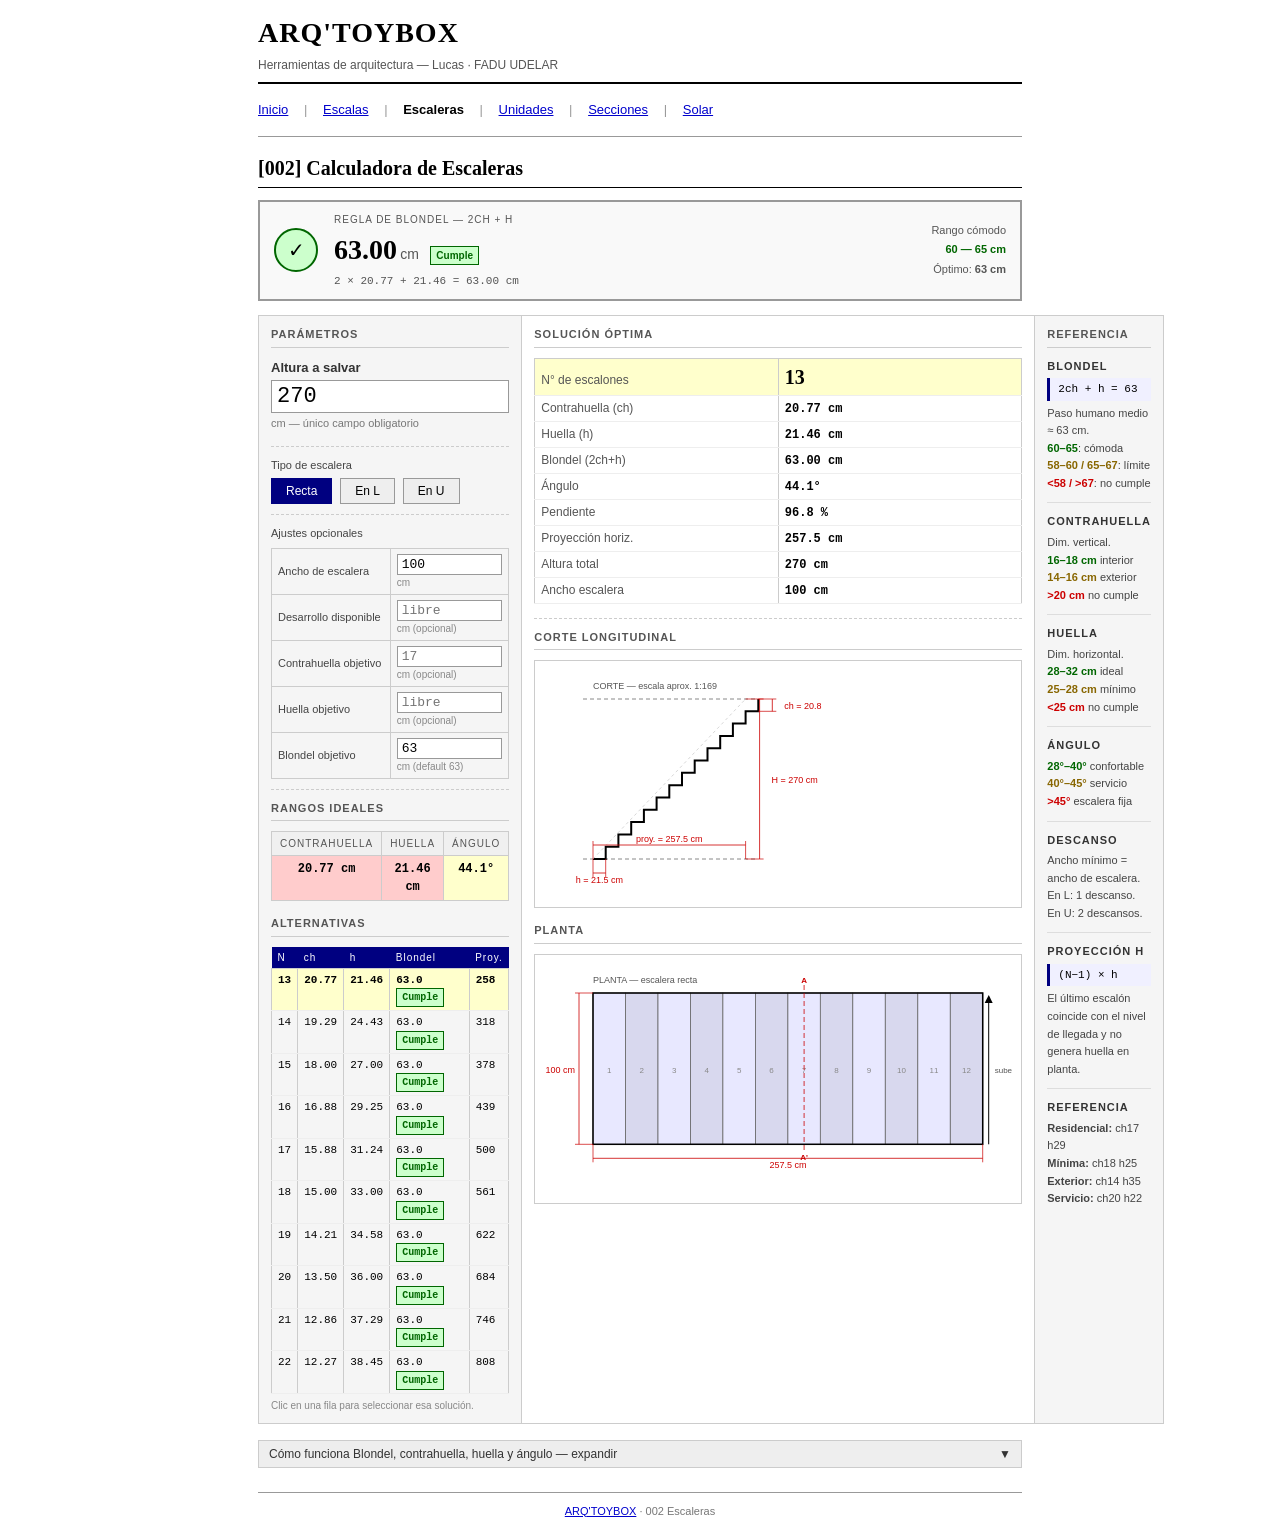
==== escaleras.html @ a6ac2ee1 "Add files via upload" ====
<!DOCTYPE html>
<html lang="es">
<head>
  <meta charset="UTF-8"/>
  <meta name="viewport" content="width=780"/>
  <title>Escaleras — ARQ'TOYBOX</title>
  <link rel="stylesheet" href="style.css"/>
  <link rel="icon" type="image/svg+xml" href="data:image/svg+xml,<svg xmlns='http://www.w3.org/2000/svg' viewBox='0 0 32 32'><rect width='32' height='32' fill='%23ffffff'/><polyline points='6,26 6,6 26,6' stroke='%23000080' stroke-width='3.5' fill='none' stroke-linecap='square'/><line x1='6' y1='26' x2='26' y2='6' stroke='%23cc0000' stroke-width='1.5' stroke-dasharray='3,2'/></svg>"/>
  <style>
    /* ── BLONDEL PANEL ── */
    .blondel-panel {
      border: 2px solid #999999;
      padding: 10px 14px;
      margin-bottom: 14px;
      background: #f9f9f9;
      display: flex;
      align-items: center;
      gap: 16px;
    }
    .blondel-semaforo {
      width: 44px; height: 44px;
      border-radius: 50%;
      border: 2px solid #999999;
      flex-shrink: 0;
      display: flex; align-items: center; justify-content: center;
      font-size: 20px;
    }
    .sem-ok   { background: #ccffcc; border-color: #006600; }
    .sem-lim  { background: #ffffcc; border-color: #886600; }
    .sem-bad  { background: #ffcccc; border-color: #cc0000; }
    .blondel-info { flex: 1; font-size: 12px; }
    .blondel-val  {
      font-family: "Times New Roman", Times, serif;
      font-size: 28px; font-weight: bold; color: #000000;
    }
    .blondel-formula {
      font-family: "Courier New", Courier, monospace;
      font-size: 11px; color: #555555; margin-top: 2px;
    }
    .blondel-rango {
      font-size: 11px; color: #555555; margin-top: 2px;
    }

    /* ── RANGOS IDEALES ── */
    .rangos-bar {
      margin-bottom: 14px;
    }
    .rangos-bar table {
      width: 100%; border-collapse: collapse; font-size: 12px;
    }
    .rangos-bar td {
      padding: 4px 8px; border: 1px solid #cccccc;
      text-align: center;
    }
    .rangos-bar .lbl { background: #f0f0f0; font-size: 10px;
      text-transform: uppercase; letter-spacing: 1px; color: #555555; }
    .rangos-bar .val { font-family: "Courier New", Courier, monospace;
      font-weight: bold; }
    .val-ok  { background: #ccffcc; }
    .val-lim { background: #ffffcc; }
    .val-bad { background: #ffcccc; }

    /* ── TIPO ESCALERA ── */
    .tipo-btn {
      background: #eeeeee; border: 1px solid #999999;
      font-size: 12px; padding: 5px 14px; cursor: pointer;
      margin-right: 4px; font-family: Arial, sans-serif;
    }
    .tipo-btn.active { background: #000080; color: #ffffff; border-color: #000080; }

    /* ── TABLA ALTERNATIVAS ── */
    .alt-table { width: 100%; border-collapse: collapse; font-size: 11px; margin-top: 8px; }
    .alt-table th { background: #000080; color: #ffffff;
      padding: 3px 6px; text-align: left; font-weight: normal;
      font-size: 10px; letter-spacing: 1px; }
    .alt-table td { padding: 3px 6px; border-bottom: 1px solid #eeeeee;
      font-family: "Courier New", Courier, monospace; }
    .alt-table tr.sel td { background: #ffffcc; font-weight: bold; }
    .alt-table tr:hover td { background: #f0f0ff; cursor: pointer; }
    .alt-table tr.sel:hover td { background: #ffffaa; }

    /* ── DIAGRAMA CONTAINER ── */
    .diag-wrap {
      border: 1px solid #cccccc;
      background: #ffffff;
      padding: 8px;
      overflow-x: auto;
    }
    .diag-wrap svg { display: block; }

    /* ── INPUT COMPACTO en tabla ── */
    .param-table { width: 100%; border-collapse: collapse; margin-bottom: 10px; }
    .param-table td { padding: 4px 6px; vertical-align: middle; }
    .param-table td:first-child {
      font-size: 11px; color: #444444; white-space: nowrap; width: 50%;
    }
    .param-table input, .param-table select {
      width: 100%; font-family: "Courier New", Courier, monospace;
      font-size: 13px; border: 1px solid #999999;
      padding: 2px 4px; background: #ffffff;
    }
    .param-table .note { font-size: 10px; color: #888888; }
  </style>
</head>
<body>
<div class="page">

  <!-- HEADER -->
  <div class="site-header">
    <a href="index.html" class="site-title">ARQ'TOYBOX</a>
    <div class="site-subtitle">Herramientas de arquitectura &mdash; Lucas &middot; FADU UDELAR</div>
  </div>

  <!-- NAV -->
  <div class="site-nav">
    <a href="index.html">Inicio</a> <span>|</span>
    <a href="escalas.html">Escalas</a> <span>|</span>
    <a href="escaleras.html" class="current">Escaleras</a> <span>|</span>
    <a href="unidades.html">Unidades</a> <span>|</span>
    <a href="secciones.html">Secciones</a> <span>|</span>
    <a href="solar.html">Solar</a>
  </div>

  <hr/>
  <div class="tool-title">[002] Calculadora de Escaleras</div>

  <!-- BLONDEL SIEMPRE VISIBLE -->
  <div class="blondel-panel" id="blondel-panel">
    <div class="blondel-semaforo sem-bad" id="blondel-sem">?</div>
    <div class="blondel-info">
      <div style="font-size:10px;text-transform:uppercase;letter-spacing:1px;color:#555555;margin-bottom:2px;">Regla de Blondel &mdash; 2ch + h</div>
      <span class="blondel-val" id="blondel-val">&mdash;</span>
      <span style="font-size:14px;color:#555555;"> cm</span>
      <span id="blondel-badge" style="margin-left:8px;"></span>
      <div class="blondel-formula" id="blondel-formula">Ingresá la altura a salvar para calcular</div>
    </div>
    <div style="font-size:11px;color:#555555;text-align:right;line-height:1.8;">
      Rango cómodo<br/>
      <b style="color:#006600;">60 &mdash; 65 cm</b><br/>
      Óptimo: <b>63 cm</b>
    </div>
  </div>

  <!-- CUERPO -->
  <table class="tool-table">
    <tr>

      <!-- COLUMNA IZQUIERDA: PARÁMETROS -->
      <td class="col-params" style="width:220px;">
        <div class="col-heading">Parámetros</div>

        <!-- Input principal -->
        <div class="field" style="margin-bottom:14px;">
          <label style="font-weight:bold; font-size:13px;">Altura a salvar</label>
          <div class="input-big">
            <input type="number" id="p-H" min="1" step="1" placeholder="270"
              oninput="onInput()" style="font-size:22px;"/>
          </div>
          <div class="note">cm &mdash; único campo obligatorio</div>
        </div>

        <hr class="sep"/>

        <!-- Tipo de escalera -->
        <div style="margin-bottom:10px;">
          <div style="font-size:11px;color:#444444;margin-bottom:5px;">Tipo de escalera</div>
          <button class="tipo-btn active" onclick="setTipo('recta',this)">Recta</button>
          <button class="tipo-btn" onclick="setTipo('L',this)">En L</button>
          <button class="tipo-btn" onclick="setTipo('U',this)">En U</button>
        </div>

        <hr class="sep"/>

        <!-- Parámetros adicionales -->
        <div style="font-size:11px;color:#444444;margin-bottom:6px;">Ajustes opcionales</div>
        <table class="param-table">
          <tr>
            <td>Ancho de escalera</td>
            <td><input type="number" id="p-ancho" value="100" min="60" step="5" oninput="onInput()"/><div class="note">cm</div></td>
          </tr>
          <tr>
            <td>Desarrollo disponible</td>
            <td><input type="number" id="p-D" placeholder="libre" min="1" step="1" oninput="onInput()"/><div class="note">cm (opcional)</div></td>
          </tr>
          <tr>
            <td>Contrahuella objetivo</td>
            <td><input type="number" id="p-ch" placeholder="17" min="12" max="22" step="0.5" oninput="onInput()"/><div class="note">cm (opcional)</div></td>
          </tr>
          <tr>
            <td>Huella objetivo</td>
            <td><input type="number" id="p-h" placeholder="libre" min="20" max="40" step="0.5" oninput="onInput()"/><div class="note">cm (opcional)</div></td>
          </tr>
          <tr>
            <td>Blondel objetivo</td>
            <td><input type="number" id="p-B" value="63" min="55" max="70" step="0.5" oninput="onInput()"/><div class="note">cm (default 63)</div></td>
          </tr>
        </table>

        <hr class="sep"/>

        <!-- Rangos de referencia -->
        <div class="col-heading">Rangos ideales</div>
        <div class="rangos-bar">
          <table>
            <tr>
              <td class="lbl">Contrahuella</td>
              <td class="lbl">Huella</td>
              <td class="lbl">Ángulo</td>
            </tr>
            <tr>
              <td class="val" id="ref-ch">&mdash;</td>
              <td class="val" id="ref-h">&mdash;</td>
              <td class="val" id="ref-ang">&mdash;</td>
            </tr>
          </table>
        </div>

        <!-- Tabla de alternativas -->
        <div class="col-heading">Alternativas</div>
        <div id="alt-wrap">
          <div style="font-size:11px;color:#aaaaaa;">Calculando...</div>
        </div>
      </td>

      <!-- COLUMNA CENTRAL: RESULTADO + DIAGRAMAS -->
      <td class="col-result">
        <div class="col-heading">Solución óptima</div>

        <!-- Resumen numérico -->
        <div id="resumen" style="margin-bottom:14px;">
          <div style="font-size:12px;color:#aaaaaa;">Ingresá la altura a salvar.</div>
        </div>

        <hr class="sep"/>

        <!-- CORTE -->
        <div class="col-heading">Corte longitudinal</div>
        <div class="diag-wrap" id="wrap-corte">
          <svg id="svg-corte" viewBox="0 0 500 220" width="500" height="220"
            xmlns="http://www.w3.org/2000/svg" fill="none">
            <text x="10" y="20" fill="#aaaaaa" font-family="Arial" font-size="12">
              Ingresá la altura para ver el corte.
            </text>
          </svg>
        </div>

        <div style="height:14px;"></div>

        <!-- PLANTA -->
        <div class="col-heading">Planta</div>
        <div class="diag-wrap" id="wrap-planta">
          <svg id="svg-planta" viewBox="0 0 500 200" width="500" height="200"
            xmlns="http://www.w3.org/2000/svg" fill="none">
            <text x="10" y="20" fill="#aaaaaa" font-family="Arial" font-size="12">
              Ingresá la altura para ver la planta.
            </text>
          </svg>
        </div>
      </td>

      <!-- COLUMNA DERECHA: REFERENCIA -->
      <td class="col-info">
        <div class="col-heading">Referencia</div>

        <div class="info-section">
          <div class="info-title">Blondel</div>
          <span class="formula">2ch + h = 63</span>
          <div class="info-text">
            Paso humano medio &#8776; 63&nbsp;cm.<br/>
            <b style="color:#006600;">60&ndash;65</b>: cómoda<br/>
            <b style="color:#886600;">58&ndash;60 / 65&ndash;67</b>: límite<br/>
            <b style="color:#cc0000;">&lt;58 / &gt;67</b>: no cumple
          </div>
        </div>

        <div class="info-section">
          <div class="info-title">Contrahuella</div>
          <div class="info-text">
            Dim. vertical.<br/>
            <b style="color:#006600;">16&ndash;18 cm</b> interior<br/>
            <b style="color:#886600;">14&ndash;16 cm</b> exterior<br/>
            <b style="color:#cc0000;">&gt;20 cm</b> no cumple
          </div>
        </div>

        <div class="info-section">
          <div class="info-title">Huella</div>
          <div class="info-text">
            Dim. horizontal.<br/>
            <b style="color:#006600;">28&ndash;32 cm</b> ideal<br/>
            <b style="color:#886600;">25&ndash;28 cm</b> mínimo<br/>
            <b style="color:#cc0000;">&lt;25 cm</b> no cumple
          </div>
        </div>

        <div class="info-section">
          <div class="info-title">Ángulo</div>
          <div class="info-text">
            <b style="color:#006600;">28°&ndash;40°</b> confortable<br/>
            <b style="color:#886600;">40°&ndash;45°</b> servicio<br/>
            <b style="color:#cc0000;">&gt;45°</b> escalera fija
          </div>
        </div>

        <div class="info-section">
          <div class="info-title">Descanso</div>
          <div class="info-text">
            Ancho mínimo = ancho de escalera.<br/>
            En L: 1 descanso.<br/>
            En U: 2 descansos.
          </div>
        </div>

        <div class="info-section">
          <div class="info-title">Proyección H</div>
          <span class="formula">(N&minus;1) &times; h</span>
          <div class="info-text">
            El último escalón coincide con el nivel de llegada y no genera huella en planta.
          </div>
        </div>

        <div class="info-section">
          <div class="info-title">Referencia</div>
          <div class="info-text">
            <b>Residencial:</b> ch17 h29<br/>
            <b>Mínima:</b> ch18 h25<br/>
            <b>Exterior:</b> ch14 h35<br/>
            <b>Servicio:</b> ch20 h22
          </div>
        </div>
      </td>

    </tr>
  </table>

  <!-- ACORDEÓN DIDÁCTICO -->
  <div class="didactic">
    <button class="didactic-btn" onclick="toggleDidactic(this)">
      <span>Cómo funciona Blondel, contrahuella, huella y ángulo &mdash; expandir</span>
      <span>&#9660;</span>
    </button>
    <div class="didactic-body" id="didactic-body">
      <div>
        <div class="didactic-sub">La regla de Blondel</div>
        <p>François Blondel (s. XVII) observó que el paso humano promedio al caminar en plano es ~63&nbsp;cm. En una escalera, cada paso sube una contrahuella y avanza una huella, pero también "recarga" la energía del sube. La fórmula <b>2ch&nbsp;+&nbsp;h&nbsp;=&nbsp;63</b> equilibra el esfuerzo horizontal y vertical. Un valor menor a 60 significa escalera muy tendida (huella grande, poco sube); mayor a 65 significa muy empinada.</p>
        <div class="didactic-sub">Contrahuella (ch)</div>
        <p>Es la dimensión vertical de cada escalón — cuánto sube el pie. El rango cómodo interior es <b>16 a 18&nbsp;cm</b>. Por encima de 20&nbsp;cm la rodilla tiene que subir demasiado y resulta fatigosa. Por debajo de 14&nbsp;cm se vuelve monótona y hay riesgo de tropiezo.</p>
        <div class="didactic-sub">Huella (h)</div>
        <p>Es la dimensión horizontal donde apoya el pie. Debe ser suficiente para que el pie descanse completo. El mínimo reglamentario suele ser 25&nbsp;cm; el rango cómodo es <b>28 a 32&nbsp;cm</b>. Una huella muy grande combinada con contrahuella pequeña produce la escalera "plana" que cansa por la cantidad de pasos.</p>
      </div>
      <div>
        <div class="didactic-sub">Ángulo de la escalera</div>
        <p>Es el arco tangente de ch/h. Entre <b>28° y 40°</b> la escalera resulta confortable. Por encima de 45° ya se considera escalera de servicio o fija (como las de altillo). El ángulo ideal suele caer cerca de 35° en escaleras residenciales bien diseñadas.</p>
        <div class="didactic-sub">Proyección horizontal</div>
        <p>La escalera ocupa en planta <b>(N&minus;1)&nbsp;&times;&nbsp;h</b> centímetros. Se resta un escalón porque el último peldaño llega al nivel del piso de destino y no genera huella adicional en planta. Este valor es clave para saber si la escalera entra en el espacio disponible.</p>
        <div class="didactic-sub">Escaleras en L y en U</div>
        <p>Cuando el desarrollo disponible no alcanza para una escalera recta, o cuando la arquitectura lo requiere, se divide en tramos con descansos intermedios. El descanso debe tener como mínimo el mismo ancho que la escalera. En <b>L</b>: un descanso, dos tramos que giran 90°. En <b>U</b>: dos descansos, tres tramos que giran 180°.</p>
      </div>
    </div>
  </div>

  <div class="site-footer">
    <a href="index.html">ARQ'TOYBOX</a> &middot; 002 Escaleras
  </div>

</div><!-- .page -->

<script>
// ═══════════════════════════════════════════
//  ESTADO GLOBAL
// ═══════════════════════════════════════════
let tipo = 'recta';
let selectedN = null; // N seleccionado por el usuario en la tabla de alternativas

// ═══════════════════════════════════════════
//  TIPO DE ESCALERA
// ═══════════════════════════════════════════
function setTipo(t, btn) {
  tipo = t;
  document.querySelectorAll('.tipo-btn').forEach(b => b.classList.remove('active'));
  btn.classList.add('active');
  onInput();
}

// ═══════════════════════════════════════════
//  ACORDEÓN
// ═══════════════════════════════════════════
function toggleDidactic(btn) {
  const body = document.getElementById('didactic-body');
  const open = body.classList.toggle('open');
  btn.querySelectorAll('span')[0].textContent =
    'Cómo funciona Blondel, contrahuella, huella y ángulo — ' + (open ? 'cerrar' : 'expandir');
  btn.querySelectorAll('span')[1].innerHTML = open ? '&#9650;' : '&#9660;';
}

// ═══════════════════════════════════════════
//  INPUTS
// ═══════════════════════════════════════════
function g(id) { return parseFloat(document.getElementById(id).value) || 0; }
function gRaw(id) { return document.getElementById(id).value; }

function onInput() {
  selectedN = null; // reset selección manual al cambiar parámetros
  recalc();
}

// ═══════════════════════════════════════════
//  LÓGICA DE CÁLCULO
// ═══════════════════════════════════════════
function blondelStatus(b) {
  if (b >= 60 && b <= 65) return { cls: 'sem-ok',  txt: '✓', badge: 'ok',  label: 'Cumple' };
  if (b >= 58 && b <= 67) return { cls: 'sem-lim', txt: '~', badge: 'lim', label: 'Límite' };
  return                         { cls: 'sem-bad', txt: '✗', badge: 'bad', label: 'No cumple' };
}

function chStatus(ch) {
  if (ch >= 16 && ch <= 18) return 'val-ok';
  if (ch >= 14 && ch <= 20) return 'val-lim';
  return 'val-bad';
}

function hStatus(h) {
  if (h >= 28 && h <= 32) return 'val-ok';
  if (h >= 25 && h <= 35) return 'val-lim';
  return 'val-bad';
}

function angStatus(ang) {
  if (ang >= 28 && ang <= 40) return 'val-ok';
  if (ang >= 20 && ang <= 45) return 'val-lim';
  return 'val-bad';
}

function calcSolucion(H, D, chTarget, hTarget, Btgt) {
  // Genera todas las soluciones posibles y las ordena por calidad
  const soluciones = [];

  for (let N = 3; N <= 40; N++) {
    const ch = H / N;
    if (ch < 12 || ch > 22) continue;

    let h;
    if (hTarget > 0) {
      h = hTarget;
    } else if (D > 0) {
      h = D / (N - 1);
    } else {
      h = Btgt - 2 * ch;
    }

    if (h < 18 || h > 45) continue;

    const B    = 2 * ch + h;
    const proy = h * (N - 1);
    const ang  = Math.atan(ch / h) * 180 / Math.PI;

    // Penalización: distancia de Blondel al target + distancia de ch al target
    const penB  = Math.abs(B - Btgt);
    const penCh = chTarget > 0 ? Math.abs(ch - chTarget) * 2 : 0;
    const score = penB + penCh;

    soluciones.push({ N, ch, h, B, proy, ang, score });
  }

  soluciones.sort((a, b) => a.score - b.score);
  return soluciones;
}

// ═══════════════════════════════════════════
//  RECALC PRINCIPAL
// ═══════════════════════════════════════════
function recalc() {
  const H     = g('p-H');
  const ancho = g('p-ancho') || 100;
  const D     = g('p-D');
  const chT   = g('p-ch');
  const hT    = g('p-h');
  const Btgt  = g('p-B') || 63;

  if (!H) {
    resetUI();
    return;
  }

  const soluciones = calcSolucion(H, D, chT, hT, Btgt);

  if (!soluciones.length) {
    document.getElementById('resumen').innerHTML =
      '<div style="color:#cc0000;font-size:12px;">Sin solución válida con estos parámetros.</div>';
    return;
  }

  // Selección: manual o mejor automática
  let sol;
  if (selectedN !== null) {
    sol = soluciones.find(s => s.N === selectedN) || soluciones[0];
  } else {
    sol = soluciones[0];
    selectedN = sol.N;
  }

  // Actualizar Blondel panel
  updateBlondel(sol);

  // Actualizar rangos
  updateRangos(sol);

  // Actualizar resumen
  updateResumen(sol, H, ancho);

  // Actualizar tabla alternativas
  updateAltTable(soluciones, sol.N);

  // Dibujar
  drawCorte(sol, H, ancho);
  drawPlanta(sol, H, ancho, tipo);
}

// ═══════════════════════════════════════════
//  UI: BLONDEL PANEL
// ═══════════════════════════════════════════
function updateBlondel(sol) {
  const st = blondelStatus(sol.B);
  const sem = document.getElementById('blondel-sem');
  sem.className = 'blondel-semaforo ' + st.cls;
  sem.textContent = st.txt;
  document.getElementById('blondel-val').textContent = sol.B.toFixed(2);
  document.getElementById('blondel-formula').textContent =
    `2 × ${sol.ch.toFixed(2)} + ${sol.h.toFixed(2)} = ${sol.B.toFixed(2)} cm`;
  document.getElementById('blondel-badge').innerHTML =
    `<span class="badge badge-${st.badge}">${st.label}</span>`;
}

// ═══════════════════════════════════════════
//  UI: RANGOS IDEALES
// ═══════════════════════════════════════════
function updateRangos(sol) {
  const chEl  = document.getElementById('ref-ch');
  const hEl   = document.getElementById('ref-h');
  const angEl = document.getElementById('ref-ang');

  chEl.textContent  = sol.ch.toFixed(2) + ' cm';
  hEl.textContent   = sol.h.toFixed(2) + ' cm';
  angEl.textContent = sol.ang.toFixed(1) + '°';

  chEl.className  = 'val ' + chStatus(sol.ch);
  hEl.className   = 'val ' + hStatus(sol.h);
  angEl.className = 'val ' + angStatus(sol.ang);
}

// ═══════════════════════════════════════════
//  UI: RESUMEN NUMÉRICO
// ═══════════════════════════════════════════
function updateResumen(sol, H, ancho) {
  document.getElementById('resumen').innerHTML = `
    <table class="result-table">
      <tr class="highlight">
        <td>N° de escalones</td>
        <td style="font-size:20px; font-family:'Times New Roman',serif;">${sol.N}</td>
      </tr>
      <tr><td>Contrahuella (ch)</td><td>${sol.ch.toFixed(2)} cm</td></tr>
      <tr><td>Huella (h)</td>       <td>${sol.h.toFixed(2)} cm</td></tr>
      <tr><td>Blondel (2ch+h)</td>  <td>${sol.B.toFixed(2)} cm</td></tr>
      <tr><td>Ángulo</td>           <td>${sol.ang.toFixed(1)}°</td></tr>
      <tr><td>Pendiente</td>        <td>${(sol.ch/sol.h*100).toFixed(1)} %</td></tr>
      <tr><td>Proyección horiz.</td><td>${sol.proy.toFixed(1)} cm</td></tr>
      <tr><td>Altura total</td>     <td>${H} cm</td></tr>
      <tr><td>Ancho escalera</td>   <td>${ancho} cm</td></tr>
    </table>`;
}

// ═══════════════════════════════════════════
//  UI: TABLA ALTERNATIVAS
// ═══════════════════════════════════════════
function updateAltTable(soluciones, selN) {
  const rows = soluciones.slice(0, 10).map(s => {
    const st  = blondelStatus(s.B);
    const sel = s.N === selN ? ' class="sel"' : '';
    return `<tr${sel} onclick="selectN(${s.N})">
      <td>${s.N}</td>
      <td>${s.ch.toFixed(2)}</td>
      <td>${s.h.toFixed(2)}</td>
      <td>${s.B.toFixed(1)} <span class="badge badge-${st.badge}">${st.label}</span></td>
      <td>${s.proy.toFixed(0)}</td>
    </tr>`;
  }).join('');

  document.getElementById('alt-wrap').innerHTML = `
    <table class="alt-table">
      <thead><tr>
        <th>N</th><th>ch</th><th>h</th><th>Blondel</th><th>Proy.</th>
      </tr></thead>
      <tbody>${rows}</tbody>
    </table>
    <div style="font-size:10px;color:#888888;margin-top:4px;">Clic en una fila para seleccionar esa solución.</div>`;
}

function selectN(n) {
  selectedN = n;
  recalc();
}

// ═══════════════════════════════════════════
//  RESET UI
// ═══════════════════════════════════════════
function resetUI() {
  const sem = document.getElementById('blondel-sem');
  sem.className = 'blondel-semaforo sem-bad';
  sem.textContent = '?';
  document.getElementById('blondel-val').textContent = '—';
  document.getElementById('blondel-formula').textContent = 'Ingresá la altura a salvar para calcular';
  document.getElementById('blondel-badge').innerHTML = '';
  document.getElementById('ref-ch').textContent  = '—';
  document.getElementById('ref-h').textContent   = '—';
  document.getElementById('ref-ang').textContent = '—';
  document.getElementById('resumen').innerHTML =
    '<div style="font-size:12px;color:#aaaaaa;">Ingresá la altura a salvar.</div>';
  document.getElementById('alt-wrap').innerHTML =
    '<div style="font-size:11px;color:#aaaaaa;">Calculando...</div>';
}

// ═══════════════════════════════════════════
//  SVG HELPERS
// ═══════════════════════════════════════════
function svgLine(x1,y1,x2,y2,stroke,sw,dash){
  const d = dash ? ` stroke-dasharray="${dash}"` : '';
  return `<line x1="${x1.toFixed(1)}" y1="${y1.toFixed(1)}" x2="${x2.toFixed(1)}" y2="${y2.toFixed(1)}" stroke="${stroke}" stroke-width="${sw}"${d}/>`;
}
function svgRect(x,y,w,h,fill,stroke,sw,dash){
  const d = dash ? ` stroke-dasharray="${dash}"` : '';
  return `<rect x="${x.toFixed(1)}" y="${y.toFixed(1)}" width="${w.toFixed(1)}" height="${h.toFixed(1)}" fill="${fill}" stroke="${stroke}" stroke-width="${sw}"${d}/>`;
}
function svgText(x,y,txt,anchor,size,color,bold){
  const fw = bold ? 'bold' : 'normal';
  return `<text x="${x.toFixed(1)}" y="${y.toFixed(1)}" fill="${color}" font-family="Arial" font-size="${size}" text-anchor="${anchor}" font-weight="${fw}">${txt}</text>`;
}
function svgCota(x1,y1,x2,y2,label,lado){
  // Cota entre dos puntos con línea y texto
  // lado: 'top', 'bottom', 'left', 'right'
  let svg = '';
  const tick = 4;
  if (lado === 'bottom') {
    const cy = Math.max(y1,y2) + 14;
    svg += svgLine(x1,y1,x1,cy+tick,'#cc0000',0.7);
    svg += svgLine(x2,y1,x2,cy+tick,'#cc0000',0.7);
    svg += svgLine(x1,cy,x2,cy,'#cc0000',0.8);
    svg += svgText((x1+x2)/2, cy+10, label, 'middle', 9, '#cc0000', false);
  } else if (lado === 'top') {
    const cy = Math.min(y1,y2) - 14;
    svg += svgLine(x1,y1,x1,cy-tick,'#cc0000',0.7);
    svg += svgLine(x2,y2,x2,cy-tick,'#cc0000',0.7);
    svg += svgLine(x1,cy,x2,cy,'#cc0000',0.8);
    svg += svgText((x1+x2)/2, cy-3, label, 'middle', 9, '#cc0000', false);
  } else if (lado === 'right') {
    const cx = Math.max(x1,x2) + 14;
    svg += svgLine(x1,y1,cx+tick,y1,'#cc0000',0.7);
    svg += svgLine(x2,y2,cx+tick,y2,'#cc0000',0.7);
    svg += svgLine(cx,y1,cx,y2,'#cc0000',0.8);
    svg += svgText(cx+12, (y1+y2)/2+4, label, 'start', 9, '#cc0000', false);
  } else if (lado === 'left') {
    const cx = Math.min(x1,x2) - 14;
    svg += svgLine(x1,y1,cx-tick,y1,'#cc0000',0.7);
    svg += svgLine(x2,y2,cx-tick,y2,'#cc0000',0.7);
    svg += svgLine(cx,y1,cx,y2,'#cc0000',0.8);
    svg += svgText(cx-4, (y1+y2)/2+4, label, 'end', 9, '#cc0000', false);
  }
  return svg;
}

// ═══════════════════════════════════════════
//  DRAW: CORTE LONGITUDINAL
// ═══════════════════════════════════════════
function drawCorte(sol, H, ancho) {
  const { N, ch, h, proy } = sol;

  // Escala visual: que la escalera quepa en ~420px de ancho y ~160px de alto
  const maxW = 400, maxH = 160;
  const sc   = Math.min(maxW / (proy + h*2), maxH / H, 1.8);

  const PAD_L = 50, PAD_T = 30, PAD_B = 40, PAD_R = 60;
  const svgW  = Math.ceil(proy * sc + PAD_L + PAD_R + 20);
  const svgH  = Math.ceil(H * sc + PAD_T + PAD_B);

  const baseY = PAD_T + H * sc; // Y del piso de partida
  const startX = PAD_L;

  let svg = `<svg id="svg-corte" viewBox="0 0 ${svgW} ${svgH}"
    width="${svgW}" height="${svgH}"
    xmlns="http://www.w3.org/2000/svg" fill="none">`;

  svg += `<rect width="${svgW}" height="${svgH}" fill="#ffffff"/>`;

  // Título
  svg += svgText(startX, PAD_T - 10, 'CORTE — escala aprox. 1:' + Math.round(100/sc), 'start', 9, '#555555', false);

  // Piso de partida (línea base)
  svg += svgLine(startX - 10, baseY, startX + proy*sc + 10, baseY, '#888888', 1, '4,3');

  // Piso de llegada
  svg += svgLine(startX - 10, PAD_T, startX + proy*sc + 10, PAD_T, '#888888', 1, '4,3');

  // ESCALÓN A ESCALÓN
  let path = `M ${startX} ${baseY}`;
  for (let i = 0; i < N; i++) {
    const x0 = startX + i * h * sc;
    const y0 = baseY - i * ch * sc;
    path += ` L ${(x0 + h*sc).toFixed(1)} ${y0.toFixed(1)}`;    // huella
    path += ` L ${(x0 + h*sc).toFixed(1)} ${(y0 - ch*sc).toFixed(1)}`; // contrahuella
  }

  svg += `<path d="${path}" stroke="#000000" stroke-width="2" stroke-linejoin="miter"/>`;

  // Diagonal de referencia (línea de pendiente)
  svg += svgLine(startX, baseY, startX + proy*sc, PAD_T, '#cccccc', 0.8, '3,3');

  // COTAS
  // Cota altura total (derecha)
  svg += svgCota(startX + proy*sc, baseY, startX + proy*sc, PAD_T,
    `H = ${H} cm`, 'right');

  // Cota huella (primer escalón, abajo)
  svg += svgCota(startX, baseY, startX + h*sc, baseY,
    `h = ${h.toFixed(1)} cm`, 'bottom');

  // Cota contrahuella (último escalón, derecha con línea pequeña)
  const lastX = startX + (N-1)*h*sc;
  const lastY = baseY - (N-1)*ch*sc;
  svg += svgCota(lastX + h*sc, lastY, lastX + h*sc, lastY - ch*sc,
    `ch = ${ch.toFixed(1)}`, 'right');

  // Cota proyección horizontal (arriba)
  svg += svgCota(startX, baseY, startX + proy*sc, baseY,
    `proy. = ${proy.toFixed(1)} cm`, 'top');

  svg += '</svg>';

  const wrap = document.getElementById('wrap-corte');
  wrap.innerHTML = svg;
}

// ═══════════════════════════════════════════
//  DRAW: PLANTA
// ═══════════════════════════════════════════
function drawPlanta(sol, H, ancho, tipo) {
  const { N, ch, h, proy } = sol;

  if (tipo === 'recta') drawPlantaRecta(sol, ancho);
  else if (tipo === 'L') drawPlantaL(sol, ancho);
  else if (tipo === 'U') drawPlantaU(sol, ancho);
}

// ── PLANTA RECTA ──────────────────────────
function drawPlantaRecta(sol, ancho) {
  const { N, ch, h, proy } = sol;

  const maxW = 420;
  const sc   = Math.min(maxW / (proy + 20), 1.8);

  const PAD_L = 50, PAD_T = 30, PAD_B = 50, PAD_R = 20;
  const anchoPx = ancho * sc;
  const proyPx  = proy * sc;
  const svgW    = Math.ceil(proyPx + PAD_L + PAD_R + 10);
  const svgH    = Math.ceil(anchoPx + PAD_T + PAD_B);

  const ox = PAD_L, oy = PAD_T;

  let svg = `<svg id="svg-planta" viewBox="0 0 ${svgW} ${svgH}"
    width="${svgW}" height="${svgH}"
    xmlns="http://www.w3.org/2000/svg" fill="none">`;
  svg += `<rect width="${svgW}" height="${svgH}" fill="#ffffff"/>`;
  svg += svgText(ox, oy - 10, 'PLANTA — escalera recta', 'start', 9, '#555555', false);

  // Huellas (N-1 rectángulos, alternando)
  for (let i = 0; i < N-1; i++) {
    const x = ox + i * h * sc;
    const fill = i % 2 === 0 ? '#e8e8ff' : '#d8d8ee';
    svg += svgRect(x, oy, h*sc, anchoPx, fill, '#666666', 0.8);
    // Número de escalón
    if (h*sc > 14) {
      svg += svgText(x + h*sc/2, oy + anchoPx/2 + 4, String(i+1), 'middle', 8, '#888888', false);
    }
  }

  // Borde exterior
  svg += svgRect(ox, oy, proyPx, anchoPx, 'none', '#000000', 1.5);

  // Flecha de dirección de subida
  const arrowX = ox + proyPx + 6;
  svg += svgLine(arrowX, oy + anchoPx, arrowX, oy + 4, '#000000', 1);
  svg += `<polygon points="${arrowX},${(oy+2).toFixed(1)} ${(arrowX-4).toFixed(1)},${(oy+10).toFixed(1)} ${(arrowX+4).toFixed(1)},${(oy+10).toFixed(1)}" fill="#000000"/>`;
  svg += svgText(arrowX + 6, oy + anchoPx/2 + 4, 'sube', 'start', 8, '#555555', false);

  // Línea de corte (indica dónde va el plano de corte, a media altura)
  const corteX = ox + (N/2) * h * sc;
  svg += svgLine(corteX, oy - 8, corteX, oy + anchoPx + 8, '#cc0000', 0.8, '5,3');
  svg += svgText(corteX, oy - 10, 'A', 'middle', 8, '#cc0000', true);
  svg += svgText(corteX, oy + anchoPx + 16, "A'", 'middle', 8, '#cc0000', true);

  // COTAS
  // Proyección horizontal (abajo)
  svg += svgCota(ox, oy + anchoPx, ox + proyPx, oy + anchoPx,
    `${proy.toFixed(1)} cm`, 'bottom');
  // Ancho (izquierda)
  svg += svgCota(ox, oy, ox, oy + anchoPx,
    `${ancho} cm`, 'left');

  svg += '</svg>';
  document.getElementById('wrap-planta').innerHTML = svg;
}

// ── PLANTA EN L ───────────────────────────
function drawPlantaL(sol, ancho) {
  const { N, ch, h } = sol;

  // Dividir en 2 tramos
  const N1 = Math.ceil(N / 2);
  const N2 = N - N1;
  const p1 = (N1 - 1) * h; // proyección tramo 1
  const p2 = (N2 - 1) * h; // proyección tramo 2
  const desc = ancho;       // descanso cuadrado = ancho escalera

  const maxW = 400;
  const sc   = Math.min(maxW / (p1 + desc + 20), 1.6);

  const anchoPx = ancho * sc;
  const p1px    = p1 * sc;
  const p2px    = p2 * sc;
  const descPx  = desc * sc;

  const PAD_L = 50, PAD_T = 30, PAD_B = 50, PAD_R = 50;
  const svgW  = Math.ceil(p1px + descPx + PAD_L + PAD_R + 10);
  const svgH  = Math.ceil(anchoPx + p2px + descPx + PAD_T + PAD_B);

  const ox = PAD_L, oy = PAD_T;

  let svg = `<svg id="svg-planta" viewBox="0 0 ${svgW} ${svgH}"
    width="${svgW}" height="${svgH}"
    xmlns="http://www.w3.org/2000/svg" fill="none">`;
  svg += `<rect width="${svgW}" height="${svgH}" fill="#ffffff"/>`;
  svg += svgText(ox, oy - 10, 'PLANTA — escalera en L', 'start', 9, '#555555', false);

  // TRAMO 1: horizontal (izquierda a derecha)
  for (let i = 0; i < N1-1; i++) {
    const x = ox + i * h * sc;
    const fill = i % 2 === 0 ? '#e8e8ff' : '#d8d8ee';
    svg += svgRect(x, oy, h*sc, anchoPx, fill, '#666666', 0.8);
    if (h*sc > 12) svg += svgText(x+h*sc/2, oy+anchoPx/2+4, String(i+1), 'middle', 7, '#888888', false);
  }
  svg += svgRect(ox, oy, p1px, anchoPx, 'none', '#000000', 1.5);

  // DESCANSO
  const dox = ox + p1px, doy = oy;
  svg += svgRect(dox, doy, descPx, descPx, '#f0f0e0', '#000000', 1.5);
  svg += svgText(dox + descPx/2, doy + descPx/2 + 4, 'DESCANSO', 'middle', 8, '#888888', false);
  svg += svgText(dox + descPx/2, doy + descPx/2 + 14, `${desc}×${desc} cm`, 'middle', 7, '#aaaaaa', false);

  // TRAMO 2: vertical (hacia abajo desde el descanso)
  const t2ox = dox + descPx - anchoPx;
  const t2oy = doy + descPx;
  for (let i = 0; i < N2-1; i++) {
    const y = t2oy + i * h * sc;
    const fill = (N1-1+i) % 2 === 0 ? '#e8e8ff' : '#d8d8ee';
    svg += svgRect(t2ox, y, anchoPx, h*sc, fill, '#666666', 0.8);
    if (h*sc > 12) svg += svgText(t2ox+anchoPx/2, y+h*sc/2+4, String(N1+i), 'middle', 7, '#888888', false);
  }
  svg += svgRect(t2ox, t2oy, anchoPx, p2px, 'none', '#000000', 1.5);

  // Flechas
  svg += svgLine(ox - 6, oy + anchoPx/2, ox + p1px - 4, oy + anchoPx/2, '#000000', 0.8);
  svg += `<polygon points="${(ox+p1px-2).toFixed(1)},${(oy+anchoPx/2).toFixed(1)} ${(ox+p1px-8).toFixed(1)},${(oy+anchoPx/2-3).toFixed(1)} ${(ox+p1px-8).toFixed(1)},${(oy+anchoPx/2+3).toFixed(1)}" fill="#000000"/>`;

  // COTAS
  // Tramo 1
  svg += svgCota(ox, oy+anchoPx, ox+p1px, oy+anchoPx, `${p1.toFixed(0)} cm (${N1-1} huellas)`, 'bottom');
  // Ancho
  svg += svgCota(ox, oy, ox, oy+anchoPx, `${ancho} cm`, 'left');
  // Descanso
  svg += svgCota(dox, oy-14, dox+descPx, oy-14, `desc. ${desc} cm`, 'top');
  // Tramo 2
  svg += svgCota(t2ox+anchoPx, t2oy, t2ox+anchoPx, t2oy+p2px, `${p2.toFixed(0)} cm (${N2-1} huellas)`, 'right');

  svg += '</svg>';
  document.getElementById('wrap-planta').innerHTML = svg;
}

// ── PLANTA EN U ───────────────────────────
// Geometría: dos tramos paralelos que suben en sentidos opuestos,
// unidos por un descanso en el extremo superior. Ojo en el centro.
//
//   T1 (sube ↑)  |  OJO  |  T2 (sube ↑)
//   ┌────────────┬────────┬────────────┐
//   │ N/2 esc.   │        │ N/2 esc.   │  ← DESCANSO (une los tramos)
//   │            │  void  │            │
//   │  esc 1→N/2 │        │ esc N→N/2+1│
//   └────────────┴────────┴────────────┘
//   PISO BAJO                  PISO BAJO
//
// T1 sube de abajo hacia el descanso (huellas van de abajo a arriba = Y decrece)
// T2 baja desde el descanso (huellas van de arriba a abajo = Y crece), sentido inverso
// Ojo: espacio vacío entre los dos tramos (ancho paramétrico, mínimo = ancho tramo)

function drawPlantaU(sol, ancho) {
  const { N, ch, h } = sol;

  // Dos tramos iguales
  const N1 = Math.ceil(N / 2);   // tramo 1
  const N2 = N - N1;              // tramo 2
  const p1 = (N1 - 1) * h;       // proyección tramo 1 (cm)
  const p2 = (N2 - 1) * h;       // proyección tramo 2 (cm)
  const tramos = Math.max(p1, p2); // alto total de los tramos

  // Ojo: mínimo = ancho del tramo, pero puede ser mayor
  const ojo = ancho;              // ancho del ojo (cm) = ancho escalera por defecto
  const descAncho = 2*ancho + ojo; // ancho total del descanso (cubre ambos tramos + ojo)
  const descAlto  = ancho;        // profundidad del descanso = ancho escalera

  // Escala visual
  const maxW = 400;
  const totalW = descAncho; // ancho total de la figura
  const totalH = tramos + descAlto;
  const sc = Math.min(maxW / totalW, 200 / totalH, 2.0);

  const anchoPx  = ancho * sc;
  const ojoPx    = ojo   * sc;
  const p1px     = p1    * sc;
  const p2px     = p2    * sc;
  const descAPx  = descAncho * sc;
  const descHPx  = descAlto  * sc;
  const trPx     = tramos    * sc;

  const PAD_L = 50, PAD_T = 30, PAD_B = 50, PAD_R = 60;
  const svgW  = Math.ceil(descAPx + PAD_L + PAD_R);
  const svgH  = Math.ceil(trPx + descHPx + PAD_T + PAD_B);

  // Origen: esquina superior izquierda del conjunto
  const ox = PAD_L, oy = PAD_T;

  // Coordenadas clave
  const t1_x  = ox;                        // X izq. tramo 1
  const t2_x  = ox + anchoPx + ojoPx;      // X izq. tramo 2
  const desc_y = oy;                        // Y superior del descanso
  const tram_y = oy + descHPx;             // Y donde arrancan los tramos (debajo del descanso)

  let svg = `<svg id="svg-planta" viewBox="0 0 ${svgW} ${svgH}"
    width="${svgW}" height="${svgH}"
    xmlns="http://www.w3.org/2000/svg" fill="none">`;
  svg += `<rect width="${svgW}" height="${svgH}" fill="#ffffff"/>`;
  svg += svgText(ox, oy - 10, 'PLANTA — escalera en U', 'start', 9, '#555555', false);

  // ── DESCANSO (arriba, ancho completo) ──
  svg += svgRect(ox, desc_y, descAPx, descHPx, '#f0f0e0', '#000000', 1.5);
  svg += svgText(ox + descAPx/2, desc_y + descHPx/2 + 4,
    'DESCANSO', 'middle', 8, '#888888', false);
  svg += svgText(ox + descAPx/2, desc_y + descHPx/2 + 14,
    `${descAncho.toFixed(0)} × ${descAlto} cm`, 'middle', 7, '#aaaaaa', false);

  // ── OJO (centro, vacío) ──
  // Ya queda vacío porque no dibujamos nada ahí — solo marcamos el contorno
  svg += svgRect(ox + anchoPx, tram_y, ojoPx, trPx, '#f8f8f8', '#cccccc', 0.8, '4,3');
  svg += svgText(ox + anchoPx + ojoPx/2, tram_y + trPx/2 + 4,
    'OJO', 'middle', 9, '#cccccc', false);
  svg += svgText(ox + anchoPx + ojoPx/2, tram_y + trPx/2 + 14,
    `${ojo} cm`, 'middle', 8, '#cccccc', false);

  // ── TRAMO 1 (izquierda, huellas van de abajo hacia arriba) ──
  // Escalón 1 está abajo, N1 está arriba pegado al descanso
  for (let i = 0; i < N1 - 1; i++) {
    // i=0 es el primer escalón (más abajo), i=N1-2 es el último (más arriba)
    const y    = tram_y + p1px - (i + 1) * h * sc;
    const fill = i % 2 === 0 ? '#e8e8ff' : '#d8d8ee';
    svg += svgRect(t1_x, y, anchoPx, h*sc, fill, '#666666', 0.8);
    if (h*sc > 12)
      svg += svgText(t1_x + anchoPx/2, y + h*sc/2 + 4,
        String(i + 1), 'middle', 7, '#888888', false);
  }
  svg += svgRect(t1_x, tram_y, anchoPx, p1px, 'none', '#000000', 1.5);

  // ── TRAMO 2 (derecha, huellas van de abajo hacia arriba también) ──
  // Misma orientación que T1 — ambos suben hacia el descanso
  for (let i = 0; i < N2 - 1; i++) {
    const y    = tram_y + p2px - (i + 1) * h * sc;
    const fill = (N1 - 1 + i) % 2 === 0 ? '#e8e8ff' : '#d8d8ee';
    svg += svgRect(t2_x, y, anchoPx, h*sc, fill, '#666666', 0.8);
    if (h*sc > 12)
      svg += svgText(t2_x + anchoPx/2, y + h*sc/2 + 4,
        String(N1 + i), 'middle', 7, '#888888', false);
  }
  svg += svgRect(t2_x, tram_y, anchoPx, p2px, 'none', '#000000', 1.5);

  // ── FLECHAS DE SENTIDO DE SUBIDA ──
  // T1: flecha apunta hacia arriba (hacia el descanso)
  const arr1x = t1_x + anchoPx/2;
  svg += svgLine(arr1x, tram_y + p1px - 6, arr1x, tram_y + 4, '#000000', 0.8);
  svg += `<polygon points="${arr1x},${(tram_y+2).toFixed(1)} ${(arr1x-3).toFixed(1)},${(tram_y+8).toFixed(1)} ${(arr1x+3).toFixed(1)},${(tram_y+8).toFixed(1)}" fill="#000000"/>`;
  svg += svgText(t1_x - 14, tram_y + p1px/2 + 4, '↑', 'middle', 10, '#555555', false);

  // T2: flecha apunta hacia arriba también
  const arr2x = t2_x + anchoPx/2;
  svg += svgLine(arr2x, tram_y + p2px - 6, arr2x, tram_y + 4, '#000000', 0.8);
  svg += `<polygon points="${arr2x},${(tram_y+2).toFixed(1)} ${(arr2x-3).toFixed(1)},${(tram_y+8).toFixed(1)} ${(arr2x+3).toFixed(1)},${(tram_y+8).toFixed(1)}" fill="#000000"/>`;
  svg += svgText(t2_x + anchoPx + 6, tram_y + p2px/2 + 4, '↑', 'start', 10, '#555555', false);

  // ── COTAS ──
  // Ancho tramo (izquierda)
  svg += svgCota(t1_x, tram_y, t1_x, tram_y + p1px,
    `${p1.toFixed(0)} cm (${N1-1} huellas)`, 'left');
  // Ancho escalera T1 (abajo)
  svg += svgCota(t1_x, tram_y + p1px, t1_x + anchoPx, tram_y + p1px,
    `${ancho} cm`, 'bottom');
  // Ojo (abajo)
  svg += svgCota(t1_x + anchoPx, tram_y + p1px, t2_x, tram_y + p1px,
    `ojo ${ojo} cm`, 'bottom');
  // Ancho escalera T2 (abajo)
  svg += svgCota(t2_x, tram_y + p2px, t2_x + anchoPx, tram_y + p2px,
    `${ancho} cm`, 'bottom');
  // Descanso ancho total (arriba)
  svg += svgCota(ox, desc_y, ox + descAPx, desc_y,
    `descanso ${descAncho.toFixed(0)} cm`, 'top');
  // Profundidad descanso (derecha)
  svg += svgCota(ox + descAPx, desc_y, ox + descAPx, tram_y,
    `${descAlto} cm`, 'right');

  svg += '</svg>';
  document.getElementById('wrap-planta').innerHTML = svg;
}

// ═══════════════════════════════════════════
//  INIT: disparar con valores por defecto
// ═══════════════════════════════════════════
document.getElementById('p-H').value = 270;
recalc();
</script>
</body>
</html>
---- style.css ----
/* ═══════════════════════════════════════════
   ARQ'TOYBOX — style.css
   Sistema visual compartido
   Fuentes del sistema, sin dependencias
═══════════════════════════════════════════ */

/* ── RESET MÍNIMO ── */
* { box-sizing: border-box; margin: 0; padding: 0; }

/* ── BASE ── */
body {
  background: #ffffff;
  color: #000000;
  font-family: Arial, Helvetica, sans-serif;
  font-size: 14px;
  line-height: 1.5;
  margin: 0;
  padding: 0;
}

a { color: #0000cc; }
a:visited { color: #551a8b; }
a:hover { color: #cc0000; }

hr {
  border: none;
  border-top: 1px solid #999999;
  margin: 16px 0;
}

/* ── LAYOUT PRINCIPAL ── */
/* Ancho fijo como en las webs de antes */
.page {
  width: 780px;
  margin: 0 auto;
  padding: 0 8px;
}

/* ── HEADER ── */
.site-header {
  border-bottom: 2px solid #000000;
  padding: 12px 0 8px;
  margin-bottom: 16px;
}

.site-title {
  font-family: "Times New Roman", Times, serif;
  font-size: 28px;
  font-weight: bold;
  color: #000000;
  text-decoration: none;
  letter-spacing: 1px;
}

.site-title:visited { color: #000000; }
.site-title:hover { color: #000000; text-decoration: none; }

.site-subtitle {
  font-size: 12px;
  color: #555555;
  margin-top: 2px;
}

/* ── NAV ── */
.site-nav {
  margin-bottom: 16px;
  font-size: 13px;
}

.site-nav a {
  margin-right: 12px;
  color: #0000cc;
  text-decoration: underline;
}

.site-nav a.current {
  color: #000000;
  font-weight: bold;
  text-decoration: none;
}

.site-nav span {
  color: #999999;
  margin-right: 12px;
}

/* ── HERRAMIENTA: LAYOUT ── */
/* Tres columnas via tabla */
.tool-table {
  width: 100%;
  border-collapse: collapse;
  border: 1px solid #999999;
  margin-bottom: 16px;
}

.tool-table td {
  vertical-align: top;
  padding: 10px 12px;
  border: 1px solid #cccccc;
}

.col-params {
  width: 220px;
  background: #f5f5f5;
}

.col-result {
  background: #ffffff;
}

.col-info {
  width: 160px;
  background: #f5f5f5;
  font-size: 12px;
}

/* ── TÍTULOS DE SECCIÓN ── */
.tool-title {
  font-family: "Times New Roman", Times, serif;
  font-size: 20px;
  font-weight: bold;
  margin-bottom: 12px;
  border-bottom: 1px solid #000000;
  padding-bottom: 4px;
}

.col-heading {
  font-size: 11px;
  font-weight: bold;
  text-transform: uppercase;
  letter-spacing: 1px;
  color: #555555;
  border-bottom: 1px solid #cccccc;
  padding-bottom: 4px;
  margin-bottom: 10px;
}

/* ── INPUTS ── */
.field {
  margin-bottom: 10px;
}

.field label {
  display: block;
  font-size: 12px;
  color: #333333;
  margin-bottom: 3px;
}

.field input[type="number"],
.field input[type="text"],
.field input[type="date"],
.field select {
  width: 100%;
  font-family: "Courier New", Courier, monospace;
  font-size: 14px;
  color: #000000;
  background: #ffffff;
  border: 1px solid #999999;
  padding: 3px 5px;
  -moz-appearance: textfield;
}

.field input::-webkit-outer-spin-button,
.field input::-webkit-inner-spin-button { -webkit-appearance: none; }

.field input:focus,
.field select:focus {
  outline: 2px solid #0000cc;
  outline-offset: 0;
}

.field .note {
  font-size: 11px;
  color: #777777;
  margin-top: 2px;
}

.inline-group {
  display: flex;
  gap: 4px;
}
.inline-group input { flex: 1; }
.inline-group select {
  width: 70px;
  flex-shrink: 0;
  font-size: 12px;
}

/* ── BOTONES PRESET ── */
.presets {
  margin-bottom: 8px;
  line-height: 1.8;
}

.preset-btn {
  background: #eeeeee;
  border: 1px solid #999999;
  font-family: "Courier New", Courier, monospace;
  font-size: 11px;
  padding: 1px 6px;
  cursor: pointer;
  margin: 1px;
}

.preset-btn:hover { background: #dddddd; }
.preset-btn.active {
  background: #000080;
  color: #ffffff;
  border-color: #000080;
}

/* ── SEPARADOR ── */
.sep {
  border: none;
  border-top: 1px dashed #cccccc;
  margin: 10px 0;
}

/* ── MODO TABS ── */
.mode-bar {
  margin-bottom: 10px;
}

.mode-btn {
  background: #dddddd;
  border: 1px solid #999999;
  border-bottom: none;
  font-family: Arial, sans-serif;
  font-size: 11px;
  padding: 3px 10px;
  cursor: pointer;
  margin-right: 2px;
  position: relative;
  bottom: -1px;
}

.mode-btn.active {
  background: #ffffff;
  border-bottom: 1px solid #ffffff;
  font-weight: bold;
}

.mode-content {
  border: 1px solid #999999;
  padding: 10px;
  background: #ffffff;
  display: none;
}

.mode-content.active { display: block; }

/* ── RESULTADOS ── */
.result-main {
  margin-bottom: 14px;
}

.result-main-label {
  font-size: 11px;
  color: #555555;
  text-transform: uppercase;
  letter-spacing: 1px;
  margin-bottom: 2px;
}

.result-main-value {
  font-family: "Times New Roman", Times, serif;
  font-size: 42px;
  font-weight: bold;
  color: #000080;
  line-height: 1;
}

.result-main-unit {
  font-family: "Courier New", Courier, monospace;
  font-size: 16px;
  color: #555555;
  margin-left: 4px;
}

/* Tabla de resultados */
.result-table {
  width: 100%;
  border-collapse: collapse;
  font-size: 12px;
  margin-bottom: 12px;
}

.result-table td {
  padding: 3px 6px;
  border-bottom: 1px solid #eeeeee;
  vertical-align: baseline;
}

.result-table td:first-child {
  color: #555555;
  width: 50%;
}

.result-table td:last-child {
  font-family: "Courier New", Courier, monospace;
  font-weight: bold;
  color: #000000;
}

.result-table tr.highlight td {
  background: #ffffcc;
}

/* Tabla comparativa */
.comp-table {
  width: 100%;
  border-collapse: collapse;
  font-size: 12px;
  font-family: "Courier New", Courier, monospace;
}

.comp-table td {
  padding: 2px 5px;
  border-bottom: 1px solid #eeeeee;
}

.comp-table td:first-child { color: #555555; }
.comp-table td:last-child { text-align: right; font-weight: bold; }
.comp-table tr:hover td { background: #f0f0ff; }

/* Tabla de alternativas */
.alt-table {
  width: 100%;
  border-collapse: collapse;
  font-size: 11px;
  margin-top: 10px;
}

.alt-table th {
  background: #000080;
  color: #ffffff;
  font-size: 10px;
  padding: 3px 5px;
  text-align: left;
  font-weight: normal;
  letter-spacing: 1px;
}

.alt-table td {
  padding: 3px 5px;
  border-bottom: 1px solid #eeeeee;
  font-family: "Courier New", Courier, monospace;
}

.alt-table tr:hover td { background: #f0f0ff; }

/* ── BADGES ── */
.badge {
  display: inline-block;
  font-size: 10px;
  font-weight: bold;
  padding: 1px 5px;
  border: 1px solid;
}

.badge-ok  { background: #ccffcc; color: #006600; border-color: #006600; }
.badge-lim { background: #ffffcc; color: #886600; border-color: #886600; }
.badge-bad { background: #ffcccc; color: #cc0000; border-color: #cc0000; }

/* ── INFO / REFERENCIA ── */
.info-section {
  margin-bottom: 10px;
  padding-bottom: 10px;
  border-bottom: 1px solid #dddddd;
}

.info-section:last-child {
  border-bottom: none;
  margin-bottom: 0;
  padding-bottom: 0;
}

.info-title {
  font-size: 11px;
  font-weight: bold;
  text-transform: uppercase;
  letter-spacing: 1px;
  color: #333333;
  margin-bottom: 4px;
}

.info-text {
  font-size: 11px;
  color: #444444;
  line-height: 1.6;
}

.formula {
  display: block;
  font-family: "Courier New", Courier, monospace;
  font-size: 11px;
  background: #f0f0ff;
  border-left: 3px solid #000080;
  padding: 3px 8px;
  margin: 4px 0;
}

/* ── ACORDEÓN "didáctico" ── */
.didactic {
  border: 1px solid #cccccc;
  margin-top: 12px;
}

.didactic-btn {
  width: 100%;
  background: #eeeeee;
  border: none;
  text-align: left;
  padding: 6px 10px;
  cursor: pointer;
  font-family: Arial, sans-serif;
  font-size: 12px;
  color: #333333;
  display: flex;
  justify-content: space-between;
}

.didactic-btn:hover { background: #e0e0e0; }

.didactic-body {
  display: none;
  padding: 10px 12px;
  font-size: 12px;
  color: #333333;
  line-height: 1.7;
  border-top: 1px solid #cccccc;
  background: #fafafa;
  columns: 2;
  column-gap: 24px;
}

.didactic-body.open { display: block; }
.didactic-body p { margin-bottom: 8px; break-inside: avoid; }
.didactic-body b { color: #000080; }
.didactic-body .formula { break-inside: avoid; }
.didactic-sub {
  font-size: 10px;
  font-weight: bold;
  text-transform: uppercase;
  letter-spacing: 1px;
  color: #555555;
  margin: 10px 0 3px;
  break-after: avoid;
}
.didactic-sub:first-child { margin-top: 0; }
.didactic-body ul { padding-left: 16px; margin: 4px 0 8px; break-inside: avoid; }
.didactic-body li { margin-bottom: 2px; }

/* ── SVG DIAGRAMAS ── */
.diagram { margin-top: 12px; }
.diagram svg { display: block; width: 100%; }

/* ── SOLAR: layout especial ── */
.sol-params {
  width: 100%;
  border-collapse: collapse;
  border: 1px solid #999999;
  margin-bottom: 0;
}

.sol-params td {
  border: 1px solid #cccccc;
  padding: 6px 10px;
  vertical-align: top;
  background: #f5f5f5;
}

.sol-params label {
  display: block;
  font-size: 11px;
  font-weight: bold;
  color: #333333;
  margin-bottom: 3px;
  text-transform: uppercase;
  letter-spacing: 1px;
}

.sol-params input,
.sol-params select {
  font-family: "Courier New", Courier, monospace;
  font-size: 13px;
  background: #ffffff;
  border: 1px solid #999999;
  padding: 2px 4px;
  width: 100%;
}

.sol-params input[type="range"] {
  border: none;
  background: none;
  padding: 4px 0;
  cursor: pointer;
}

.sol-params .note {
  font-size: 10px;
  color: #777777;
  margin-top: 2px;
}

.sol-3col {
  width: 100%;
  border-collapse: collapse;
  border: 1px solid #999999;
  border-top: none;
}

.sol-3col td {
  width: 33.33%;
  vertical-align: top;
  padding: 10px 12px;
  border-right: 1px solid #cccccc;
  border-bottom: none;
}

.sol-3col td:last-child { border-right: none; }

.sol-block-title {
  font-size: 11px;
  font-weight: bold;
  text-transform: uppercase;
  letter-spacing: 1px;
  color: #333333;
  border-bottom: 1px solid #cccccc;
  padding-bottom: 4px;
  margin-bottom: 8px;
}

.sol-inline-field {
  font-size: 12px;
  margin-bottom: 6px;
  display: flex;
  align-items: center;
  gap: 6px;
}

.sol-inline-field label {
  color: #555555;
  white-space: nowrap;
  flex-shrink: 0;
}

.sol-inline-field input {
  width: 65px;
  font-family: "Courier New", Courier, monospace;
  font-size: 12px;
  border: 1px solid #999999;
  padding: 2px 4px;
}

.sol-result {
  font-size: 12px;
  font-family: "Courier New", Courier, monospace;
  color: #333333;
  margin-top: 6px;
  line-height: 1.7;
}

/* ── INICIO: GRID DE CARDS ── */
.card-grid {
  width: 100%;
  border-collapse: collapse;
  border: 1px solid #999999;
  margin-bottom: 20px;
}

.card-grid td {
  width: 33.33%;
  vertical-align: top;
  padding: 12px 14px;
  border: 1px solid #cccccc;
  background: #ffffff;
  cursor: pointer;
}

.card-grid td:hover { background: #f0f0ff; }

.card-num {
  font-size: 10px;
  color: #888888;
  font-family: "Courier New", Courier, monospace;
  margin-bottom: 4px;
}

.card-title {
  font-family: "Times New Roman", Times, serif;
  font-size: 16px;
  font-weight: bold;
  color: #000080;
  margin-bottom: 5px;
  text-decoration: underline;
}

.card-desc {
  font-size: 12px;
  color: #444444;
  line-height: 1.5;
}

/* ── FOOTER ── */
.site-footer {
  border-top: 1px solid #999999;
  margin-top: 24px;
  padding: 10px 0;
  font-size: 11px;
  color: #777777;
  text-align: center;
}

/* ── UTILIDADES ── */
.mono { font-family: "Courier New", Courier, monospace; }
.serif { font-family: "Times New Roman", Times, serif; }
.small { font-size: 11px; }
.muted { color: #777777; }
.bold  { font-weight: bold; }
.right { text-align: right; }
.center { text-align: center; }

.mt8  { margin-top: 8px; }
.mt12 { margin-top: 12px; }
.mb8  { margin-bottom: 8px; }
.mb12 { margin-bottom: 12px; }

/* ── JS helpers ── */
.hidden { display: none; }
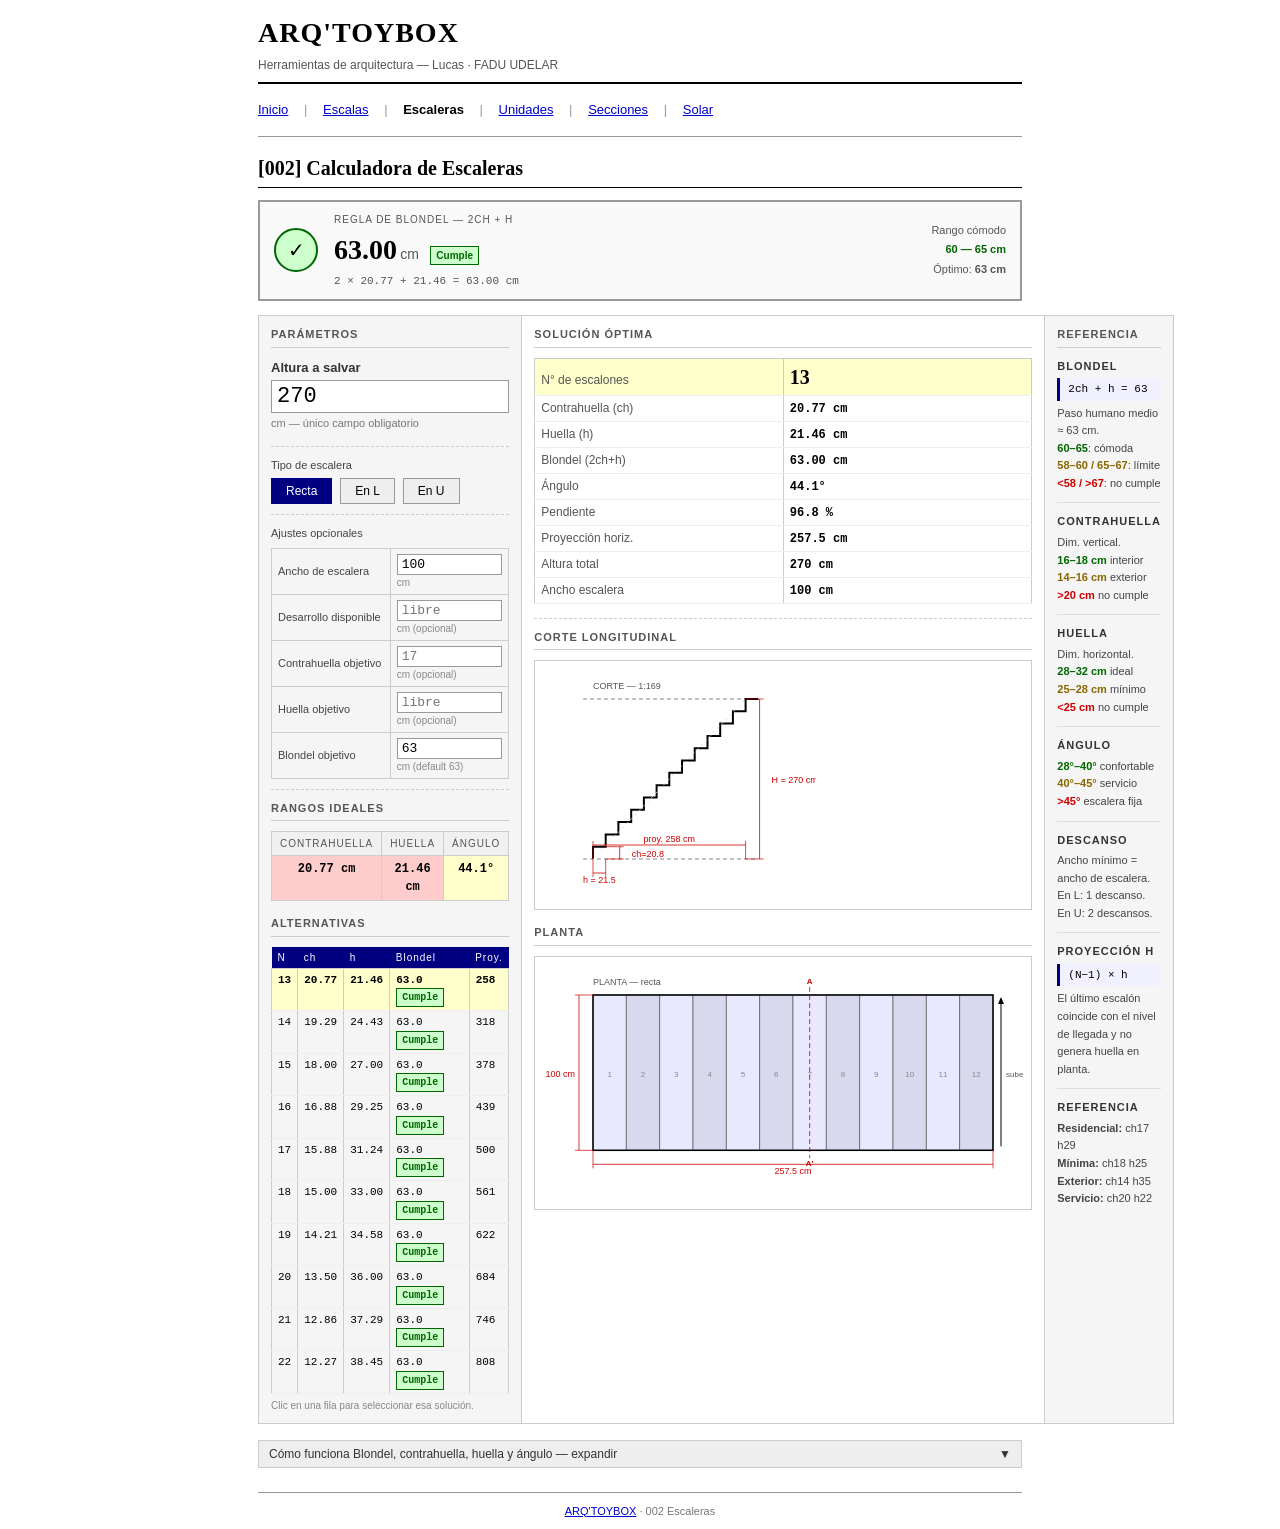
==== commit d587f4a5: "Update escaleras.html" ====
--- a/escaleras.html
+++ b/escaleras.html
@@ -668,360 +668,385 @@
 }
 
 // ═══════════════════════════════════════════
-//  DRAW: CORTE LONGITUDINAL
-// ═══════════════════════════════════════════
+//  DRAW: helpers SVG
+// ═══════════════════════════════════════════
+// ═══════════════════════════════════════════
+//  SVG HELPERS
+// ═══════════════════════════════════════════
+function abrirSVG(id, w, h) {
+  return `<svg id="${id}" viewBox="0 0 ${w} ${h}" width="${w}" height="${h}"
+    xmlns="http://www.w3.org/2000/svg" fill="none">
+    <rect width="${w}" height="${h}" fill="#ffffff"/>`;
+}
+
+// Dibuja N escalones subiendo desde (x0, y0).
+// dirX=+1: sube hacia la derecha. dirX=-1: sube hacia la izquierda.
+// Para dirX=-1, x0 debe ser el extremo DERECHO del tramo.
+// En cada paso: primero contrahuella (sube), luego huella (avanza en dirX).
+function escalones(x0, y0, N, hPx, chPx, dirX) {
+  let path = `M ${x0.toFixed(1)} ${y0.toFixed(1)}`;
+  for (let i = 0; i < N; i++) {
+    const xBase = x0 + i * hPx * dirX;
+    const yBase = y0 - i * chPx;
+    path += ` L ${xBase.toFixed(1)} ${(yBase - chPx).toFixed(1)}`;           // contrahuella (sube)
+    path += ` L ${(xBase + hPx * dirX).toFixed(1)} ${(yBase - chPx).toFixed(1)}`; // huella (avanza)
+  }
+  return `<path d="${path}" stroke="#000000" stroke-width="2" stroke-linejoin="miter"/>`;
+}
+
+// ── DISPATCHERS ──
 function drawCorte(sol, H, ancho) {
-  const { N, ch, h, proy } = sol;
-
-  // Escala visual: que la escalera quepa en ~420px de ancho y ~160px de alto
-  const maxW = 400, maxH = 160;
-  const sc   = Math.min(maxW / (proy + h*2), maxH / H, 1.8);
-
-  const PAD_L = 50, PAD_T = 30, PAD_B = 40, PAD_R = 60;
-  const svgW  = Math.ceil(proy * sc + PAD_L + PAD_R + 20);
-  const svgH  = Math.ceil(H * sc + PAD_T + PAD_B);
-
-  const baseY = PAD_T + H * sc; // Y del piso de partida
-  const startX = PAD_L;
-
-  let svg = `<svg id="svg-corte" viewBox="0 0 ${svgW} ${svgH}"
-    width="${svgW}" height="${svgH}"
-    xmlns="http://www.w3.org/2000/svg" fill="none">`;
-
-  svg += `<rect width="${svgW}" height="${svgH}" fill="#ffffff"/>`;
-
-  // Título
-  svg += svgText(startX, PAD_T - 10, 'CORTE — escala aprox. 1:' + Math.round(100/sc), 'start', 9, '#555555', false);
-
-  // Piso de partida (línea base)
-  svg += svgLine(startX - 10, baseY, startX + proy*sc + 10, baseY, '#888888', 1, '4,3');
-
-  // Piso de llegada
-  svg += svgLine(startX - 10, PAD_T, startX + proy*sc + 10, PAD_T, '#888888', 1, '4,3');
-
-  // ESCALÓN A ESCALÓN
-  let path = `M ${startX} ${baseY}`;
-  for (let i = 0; i < N; i++) {
-    const x0 = startX + i * h * sc;
-    const y0 = baseY - i * ch * sc;
-    path += ` L ${(x0 + h*sc).toFixed(1)} ${y0.toFixed(1)}`;    // huella
-    path += ` L ${(x0 + h*sc).toFixed(1)} ${(y0 - ch*sc).toFixed(1)}`; // contrahuella
-  }
-
-  svg += `<path d="${path}" stroke="#000000" stroke-width="2" stroke-linejoin="miter"/>`;
-
-  // Diagonal de referencia (línea de pendiente)
-  svg += svgLine(startX, baseY, startX + proy*sc, PAD_T, '#cccccc', 0.8, '3,3');
-
-  // COTAS
-  // Cota altura total (derecha)
-  svg += svgCota(startX + proy*sc, baseY, startX + proy*sc, PAD_T,
-    `H = ${H} cm`, 'right');
-
-  // Cota huella (primer escalón, abajo)
-  svg += svgCota(startX, baseY, startX + h*sc, baseY,
-    `h = ${h.toFixed(1)} cm`, 'bottom');
-
-  // Cota contrahuella (último escalón, derecha con línea pequeña)
-  const lastX = startX + (N-1)*h*sc;
-  const lastY = baseY - (N-1)*ch*sc;
-  svg += svgCota(lastX + h*sc, lastY, lastX + h*sc, lastY - ch*sc,
-    `ch = ${ch.toFixed(1)}`, 'right');
-
-  // Cota proyección horizontal (arriba)
-  svg += svgCota(startX, baseY, startX + proy*sc, baseY,
-    `proy. = ${proy.toFixed(1)} cm`, 'top');
-
-  svg += '</svg>';
-
-  const wrap = document.getElementById('wrap-corte');
-  wrap.innerHTML = svg;
-}
-
-// ═══════════════════════════════════════════
-//  DRAW: PLANTA
-// ═══════════════════════════════════════════
-function drawPlanta(sol, H, ancho, tipo) {
-  const { N, ch, h, proy } = sol;
-
+  if (tipo === 'recta') drawCorteRecta(sol, H);
+  else if (tipo === 'L') drawCorteL(sol, H);
+  else if (tipo === 'U') drawCorteU(sol, H, ancho);
+}
+function drawPlanta(sol, H, ancho) {
   if (tipo === 'recta') drawPlantaRecta(sol, ancho);
   else if (tipo === 'L') drawPlantaL(sol, ancho);
   else if (tipo === 'U') drawPlantaU(sol, ancho);
 }
 
-// ── PLANTA RECTA ──────────────────────────
+// ═══════════════════════════════════════════
+//  CORTE: RECTA
+// ═══════════════════════════════════════════
+function drawCorteRecta(sol, H) {
+  const { N, ch, h, proy } = sol;
+  const sc = Math.min(400/proy, 160/H, 1.8);
+  const PL=50, PT=30, PB=42, PR=70;
+  const W = Math.ceil(proy*sc+PL+PR), Hpx=Math.ceil(H*sc+PT+PB);
+  const bY=PT+H*sc, sX=PL;
+  let s = abrirSVG('svg-corte', W, Hpx);
+  s += svgText(sX, PT-10, 'CORTE — 1:'+Math.round(100/sc), 'start', 9, '#555555', false);
+  s += svgLine(sX-10, bY, sX+proy*sc+10, bY, '#888888', 1, '4,3');
+  s += svgLine(sX-10, PT, sX+proy*sc+10, PT, '#888888', 1, '4,3');
+  s += escalones(sX, bY, N, h*sc, ch*sc, 1);
+  s += svgLine(sX, bY, sX+proy*sc, PT, '#dddddd', 0.8, '3,3');
+  s += svgCota(sX+proy*sc, bY, sX+proy*sc, PT, `H = ${H} cm`, 'right');
+  s += svgCota(sX, bY, sX+h*sc, bY, `h = ${h.toFixed(1)}`, 'bottom');
+  s += svgCota(sX, bY, sX+proy*sc, bY, `proy. ${proy.toFixed(0)} cm`, 'top');
+  s += svgCota(sX+h*sc, bY, sX+h*sc, bY-ch*sc, `ch=${ch.toFixed(1)}`, 'right');
+  s += '</svg>';
+  document.getElementById('wrap-corte').innerHTML = s;
+}
+
+// ═══════════════════════════════════════════
+//  CORTE: EN L
+//  T1 sube (izq→der). Descanso al nivel de llegada de T1.
+//  T2 arranca desde ese nivel y sigue subiendo (izq→der).
+//  El corte despliega los dos tramos en línea.
+// ═══════════════════════════════════════════
+function drawCorteL(sol, H) {
+  const { N, ch, h } = sol;
+  const N1=Math.ceil(N/2), N2=N-N1;
+  const p1=(N1-1)*h, p2=(N2-1)*h;
+  const H1=N1*ch;        // altura al descanso
+  const descW=80;         // profundidad descanso en corte (cm visual)
+  const totalW=p1+descW+p2;
+
+  const sc=Math.min(400/totalW, 160/H, 1.8);
+  const PL=55, PT=30, PB=42, PR=70;
+  const W=Math.ceil(totalW*sc+PL+PR), Hpx=Math.ceil(H*sc+PT+PB);
+  const bY=PT+H*sc, sX=PL;
+  const descY=bY-H1*sc;           // Y del piso del descanso
+  const descX=sX+p1*sc;           // X donde comienza el descanso
+  const t2x=sX+(p1+descW)*sc;    // X donde comienza T2
+
+  let s=abrirSVG('svg-corte', W, Hpx);
+  s+=svgText(sX, PT-10, 'CORTE — L — 1:'+Math.round(100/sc), 'start', 9, '#555555', false);
+
+  // Piso T1 (abajo)
+  s+=svgLine(sX-10, bY, descX+4, bY, '#888888', 1, '4,3');
+  // Piso T2 — mismo nivel que T1 (la L tiene base en el mismo piso)
+  s+=svgLine(t2x-4, bY, t2x+p2*sc+10, bY, '#888888', 1, '4,3');
+  // Nivel llegada T2 (arriba)
+  s+=svgLine(t2x-4, PT, t2x+p2*sc+10, PT, '#888888', 1, '4,3');
+
+  // T1: sube desde piso hasta descY
+  s+=escalones(sX, bY, N1, h*sc, ch*sc, 1);
+
+  // Descanso: losa
+  s+=svgRect(descX, descY-5, descW*sc, 5, '#e8e8e0', '#000000', 1.2);
+  s+=svgText(descX+descW*sc/2, descY-8, 'DESCANSO', 'middle', 7, '#888888', false);
+  s+=svgLine(descX, descY, descX+descW*sc, descY, '#888888', 0.5, '3,3');
+
+  // T2: arranca desde el nivel del descanso
+  s+=escalones(t2x, descY, N2, h*sc, ch*sc, 1);
+
+  // diagonal global
+  s+=svgLine(sX, bY, sX+totalW*sc, PT, '#dddddd', 0.8, '3,3');
+
+  // cotas
+  s+=svgCota(sX, bY, sX, descY, `H1 = ${H1.toFixed(0)} cm`, 'left');
+  s+=svgCota(t2x+p2*sc, bY, t2x+p2*sc, PT, `H = ${H} cm`, 'right');
+  s+=svgCota(sX, bY, descX, bY, `${p1.toFixed(0)} cm (${N1-1}h)`, 'bottom');
+  s+=svgCota(t2x, bY, t2x+p2*sc, bY, `${p2.toFixed(0)} cm (${N2-1}h)`, 'bottom');
+  s+=svgCota(descX, descY+20, descX+descW*sc, descY+20, `desc.`, 'bottom');
+  s+=svgCota(sX+h*sc, bY, sX+h*sc, bY-ch*sc, `ch=${ch.toFixed(1)}`, 'right');
+
+  s+='</svg>';
+  document.getElementById('wrap-corte').innerHTML=s;
+}
+
+// ═══════════════════════════════════════════
+//  CORTE: EN U
+//  Ambos tramos suben hacia el descanso desde el mismo piso.
+//  En el corte:
+//    T1 sube de izquierda a derecha.
+//    T2 sube de derecha a izquierda (espejo).
+//    El descanso está arriba en el centro.
+//
+//    tY ┌──────────────────────────────────┐
+//       │    T1 →         desc    ← T2    │
+//    bY └──────────       ────────────────┘
+// ═══════════════════════════════════════════
+function drawCorteU(sol, H, ancho) {
+  const { N, ch, h } = sol;
+  const N1=Math.ceil(N/2), N2=N-N1;
+  const p1=(N1-1)*h, p2=(N2-1)*h;
+  const descW=ancho;
+  const totalW=p1+descW+p2;
+
+  const sc=Math.min(400/totalW, 160/H, 1.8);
+  const PL=55, PT=30, PB=42, PR=70;
+  const W=Math.ceil(totalW*sc+PL+PR), Hpx=Math.ceil(H*sc+PT+PB);
+  const bY=PT+H*sc, tY=PT, sX=PL;
+
+  const descX=sX+p1*sc;          // X inicio descanso
+  const t2x=descX+descW*sc;      // X inicio tramo 2
+  const t2end=t2x+p2*sc;         // X fin tramo 2 (extremo derecho)
+
+  let s=abrirSVG('svg-corte', W, Hpx);
+  s+=svgText(sX, PT-10, 'CORTE — U — 1:'+Math.round(100/sc), 'start', 9, '#555555', false);
+
+  // Piso T1
+  s+=svgLine(sX-10, bY, descX+4, bY, '#888888', 1, '4,3');
+  // Piso T2
+  s+=svgLine(t2x-4, bY, t2end+10, bY, '#888888', 1, '4,3');
+  // Nivel descanso (arriba, cubre todo)
+  s+=svgLine(sX-4, tY, t2end+4, tY, '#888888', 1, '4,3');
+
+  // T1: sube de izq a der desde bY hasta tY
+  s+=escalones(sX, bY, N1, h*sc, ch*sc, 1);
+
+  // Descanso arriba
+  s+=svgRect(descX, tY-5, descW*sc, 5, '#e8e8e0', '#000000', 1.2);
+  s+=svgText(descX+descW*sc/2, tY-8, 'DESCANSO', 'middle', 7, '#888888', false);
+
+  // T2: sube de der a izq.
+  // Punto de partida = extremo DERECHO del tramo 2 (t2end), bY.
+  // dirX=-1: cada contrahuella sube, cada huella avanza hacia la izquierda.
+  s+=escalones(t2end, bY, N2, h*sc, ch*sc, -1);
+
+  // Etiquetas
+  s+=svgText(sX+p1*sc/2, bY+16, '↑ T1 sube', 'middle', 8, '#555555', false);
+  s+=svgText(t2x+p2*sc/2, bY+16, '↑ T2 sube', 'middle', 8, '#555555', false);
+
+  // Cotas
+  s+=svgCota(sX, bY, sX, tY, `H = ${H} cm`, 'left');
+  s+=svgCota(t2end, bY, t2end, tY, `H = ${H} cm`, 'right');
+  s+=svgCota(sX, bY, descX, bY, `${p1.toFixed(0)} cm (${N1-1}h)`, 'bottom');
+  s+=svgCota(t2x, bY, t2end, bY, `${p2.toFixed(0)} cm (${N2-1}h)`, 'bottom');
+  s+=svgCota(descX, tY, descX+descW*sc, tY, `desc. ${descW} cm`, 'top');
+  s+=svgCota(sX+h*sc, bY, sX+h*sc, bY-ch*sc, `ch=${ch.toFixed(1)}`, 'right');
+
+  s+='</svg>';
+  document.getElementById('wrap-corte').innerHTML=s;
+}
+// ═══════════════════════════════════════════
+//  PLANTA: RECTA
+// ═══════════════════════════════════════════
 function drawPlantaRecta(sol, ancho) {
   const { N, ch, h, proy } = sol;
-
-  const maxW = 420;
-  const sc   = Math.min(maxW / (proy + 20), 1.8);
-
-  const PAD_L = 50, PAD_T = 30, PAD_B = 50, PAD_R = 20;
-  const anchoPx = ancho * sc;
-  const proyPx  = proy * sc;
-  const svgW    = Math.ceil(proyPx + PAD_L + PAD_R + 10);
-  const svgH    = Math.ceil(anchoPx + PAD_T + PAD_B);
-
-  const ox = PAD_L, oy = PAD_T;
-
-  let svg = `<svg id="svg-planta" viewBox="0 0 ${svgW} ${svgH}"
-    width="${svgW}" height="${svgH}"
-    xmlns="http://www.w3.org/2000/svg" fill="none">`;
-  svg += `<rect width="${svgW}" height="${svgH}" fill="#ffffff"/>`;
-  svg += svgText(ox, oy - 10, 'PLANTA — escalera recta', 'start', 9, '#555555', false);
-
-  // Huellas (N-1 rectángulos, alternando)
-  for (let i = 0; i < N-1; i++) {
-    const x = ox + i * h * sc;
-    const fill = i % 2 === 0 ? '#e8e8ff' : '#d8d8ee';
-    svg += svgRect(x, oy, h*sc, anchoPx, fill, '#666666', 0.8);
-    // Número de escalón
-    if (h*sc > 14) {
-      svg += svgText(x + h*sc/2, oy + anchoPx/2 + 4, String(i+1), 'middle', 8, '#888888', false);
-    }
+  const sc = Math.min(400/proy, 1.8);
+
+  const PL=50, PT=30, PB=50, PR=20;
+  const aPx = ancho*sc, pPx = proy*sc;
+  const W = Math.ceil(pPx + PL + PR + 10);
+  const Hpx = Math.ceil(aPx + PT + PB);
+  const ox=PL, oy=PT;
+
+  let s = abrirSVG('svg-planta', W, Hpx);
+  s += svgText(ox, oy-10, 'PLANTA — recta', 'start', 9, '#555555', false);
+
+  // Huellas (N-1)
+  for (let i=0; i<N-1; i++) {
+    const x=ox+i*h*sc;
+    s += svgRect(x, oy, h*sc, aPx, i%2===0?'#e8e8ff':'#d8d8ee', '#666666', 0.8);
+    if (h*sc>14) s += svgText(x+h*sc/2, oy+aPx/2+4, String(i+1), 'middle', 8, '#888888', false);
   }
-
-  // Borde exterior
-  svg += svgRect(ox, oy, proyPx, anchoPx, 'none', '#000000', 1.5);
-
-  // Flecha de dirección de subida
-  const arrowX = ox + proyPx + 6;
-  svg += svgLine(arrowX, oy + anchoPx, arrowX, oy + 4, '#000000', 1);
-  svg += `<polygon points="${arrowX},${(oy+2).toFixed(1)} ${(arrowX-4).toFixed(1)},${(oy+10).toFixed(1)} ${(arrowX+4).toFixed(1)},${(oy+10).toFixed(1)}" fill="#000000"/>`;
-  svg += svgText(arrowX + 6, oy + anchoPx/2 + 4, 'sube', 'start', 8, '#555555', false);
-
-  // Línea de corte (indica dónde va el plano de corte, a media altura)
-  const corteX = ox + (N/2) * h * sc;
-  svg += svgLine(corteX, oy - 8, corteX, oy + anchoPx + 8, '#cc0000', 0.8, '5,3');
-  svg += svgText(corteX, oy - 10, 'A', 'middle', 8, '#cc0000', true);
-  svg += svgText(corteX, oy + anchoPx + 16, "A'", 'middle', 8, '#cc0000', true);
-
-  // COTAS
-  // Proyección horizontal (abajo)
-  svg += svgCota(ox, oy + anchoPx, ox + proyPx, oy + anchoPx,
-    `${proy.toFixed(1)} cm`, 'bottom');
-  // Ancho (izquierda)
-  svg += svgCota(ox, oy, ox, oy + anchoPx,
-    `${ancho} cm`, 'left');
-
-  svg += '</svg>';
-  document.getElementById('wrap-planta').innerHTML = svg;
-}
-
-// ── PLANTA EN L ───────────────────────────
+  s += svgRect(ox, oy, pPx, aPx, 'none', '#000000', 1.5);
+
+  // Flecha sube
+  const ax=ox+pPx+8;
+  s += svgLine(ax, oy+aPx-4, ax, oy+4, '#000000', 1);
+  s += `<polygon points="${ax},${(oy+2).toFixed(1)} ${(ax-3).toFixed(1)},${(oy+9).toFixed(1)} ${(ax+3).toFixed(1)},${(oy+9).toFixed(1)}" fill="#000000"/>`;
+  s += svgText(ax+5, oy+aPx/2+4, 'sube', 'start', 8, '#555555', false);
+
+  // Línea de corte
+  const cx=ox+(N/2)*h*sc;
+  s += svgLine(cx, oy-8, cx, oy+aPx+8, '#cc0000', 0.8, '5,3');
+  s += svgText(cx, oy-11, 'A', 'middle', 8, '#cc0000', true);
+  s += svgText(cx, oy+aPx+16, "A'", 'middle', 8, '#cc0000', true);
+
+  // Cotas
+  s += svgCota(ox, oy+aPx, ox+pPx, oy+aPx, `${proy.toFixed(1)} cm`, 'bottom');
+  s += svgCota(ox, oy, ox, oy+aPx, `${ancho} cm`, 'left');
+
+  s += '</svg>';
+  document.getElementById('wrap-planta').innerHTML = s;
+}
+
+// ═══════════════════════════════════════════
+//  PLANTA: EN L
+//  T1 va de izquierda a derecha (huellas verticales en planta).
+//  Descanso cuadrado en la esquina.
+//  T2 va de arriba a abajo desde el descanso (huellas horizontales en planta).
+// ═══════════════════════════════════════════
 function drawPlantaL(sol, ancho) {
   const { N, ch, h } = sol;
-
-  // Dividir en 2 tramos
-  const N1 = Math.ceil(N / 2);
-  const N2 = N - N1;
-  const p1 = (N1 - 1) * h; // proyección tramo 1
-  const p2 = (N2 - 1) * h; // proyección tramo 2
-  const desc = ancho;       // descanso cuadrado = ancho escalera
-
-  const maxW = 400;
-  const sc   = Math.min(maxW / (p1 + desc + 20), 1.6);
-
-  const anchoPx = ancho * sc;
-  const p1px    = p1 * sc;
-  const p2px    = p2 * sc;
-  const descPx  = desc * sc;
-
-  const PAD_L = 50, PAD_T = 30, PAD_B = 50, PAD_R = 50;
-  const svgW  = Math.ceil(p1px + descPx + PAD_L + PAD_R + 10);
-  const svgH  = Math.ceil(anchoPx + p2px + descPx + PAD_T + PAD_B);
-
-  const ox = PAD_L, oy = PAD_T;
-
-  let svg = `<svg id="svg-planta" viewBox="0 0 ${svgW} ${svgH}"
-    width="${svgW}" height="${svgH}"
-    xmlns="http://www.w3.org/2000/svg" fill="none">`;
-  svg += `<rect width="${svgW}" height="${svgH}" fill="#ffffff"/>`;
-  svg += svgText(ox, oy - 10, 'PLANTA — escalera en L', 'start', 9, '#555555', false);
-
-  // TRAMO 1: horizontal (izquierda a derecha)
-  for (let i = 0; i < N1-1; i++) {
-    const x = ox + i * h * sc;
-    const fill = i % 2 === 0 ? '#e8e8ff' : '#d8d8ee';
-    svg += svgRect(x, oy, h*sc, anchoPx, fill, '#666666', 0.8);
-    if (h*sc > 12) svg += svgText(x+h*sc/2, oy+anchoPx/2+4, String(i+1), 'middle', 7, '#888888', false);
+  const N1=Math.ceil(N/2), N2=N-N1;
+  const p1=(N1-1)*h, p2=(N2-1)*h;
+  const desc=ancho; // descanso cuadrado
+
+  const sc = Math.min(380/(p1+desc), 220/(desc+p2), 1.8);
+  const aPx=ancho*sc, p1px=p1*sc, p2px=p2*sc, dPx=desc*sc;
+
+  const PL=50, PT=30, PB=50, PR=50;
+  const W = Math.ceil(p1px+dPx+PL+PR);
+  const Hpx = Math.ceil(aPx+p2px+PT+PB);
+  const ox=PL, oy=PT;
+
+  let s = abrirSVG('svg-planta', W, Hpx);
+  s += svgText(ox, oy-10, 'PLANTA — en L', 'start', 9, '#555555', false);
+
+  // TRAMO 1: huellas verticales (columnas), va de izq a der
+  // Huellas de ancho h*sc y alto aPx, una al lado de la otra
+  for (let i=0; i<N1-1; i++) {
+    const x=ox+i*h*sc;
+    s += svgRect(x, oy, h*sc, aPx, i%2===0?'#e8e8ff':'#d8d8ee', '#666666', 0.8);
+    if (h*sc>12) s += svgText(x+h*sc/2, oy+aPx/2+4, String(i+1), 'middle', 7, '#888888', false);
   }
-  svg += svgRect(ox, oy, p1px, anchoPx, 'none', '#000000', 1.5);
-
-  // DESCANSO
-  const dox = ox + p1px, doy = oy;
-  svg += svgRect(dox, doy, descPx, descPx, '#f0f0e0', '#000000', 1.5);
-  svg += svgText(dox + descPx/2, doy + descPx/2 + 4, 'DESCANSO', 'middle', 8, '#888888', false);
-  svg += svgText(dox + descPx/2, doy + descPx/2 + 14, `${desc}×${desc} cm`, 'middle', 7, '#aaaaaa', false);
-
-  // TRAMO 2: vertical (hacia abajo desde el descanso)
-  const t2ox = dox + descPx - anchoPx;
-  const t2oy = doy + descPx;
-  for (let i = 0; i < N2-1; i++) {
-    const y = t2oy + i * h * sc;
-    const fill = (N1-1+i) % 2 === 0 ? '#e8e8ff' : '#d8d8ee';
-    svg += svgRect(t2ox, y, anchoPx, h*sc, fill, '#666666', 0.8);
-    if (h*sc > 12) svg += svgText(t2ox+anchoPx/2, y+h*sc/2+4, String(N1+i), 'middle', 7, '#888888', false);
+  s += svgRect(ox, oy, p1px, aPx, 'none', '#000000', 1.5);
+  // Flecha T1 (horizontal, apunta al descanso)
+  const arr1y=oy+aPx/2;
+  s += svgLine(ox+4, arr1y, ox+p1px-4, arr1y, '#000000', 0.8);
+  s += `<polygon points="${(ox+p1px-2).toFixed(1)},${arr1y.toFixed(1)} ${(ox+p1px-8).toFixed(1)},${(arr1y-3).toFixed(1)} ${(ox+p1px-8).toFixed(1)},${(arr1y+3).toFixed(1)}" fill="#000000"/>`;
+
+  // DESCANSO: cuadrado en la esquina superior derecha
+  const dox=ox+p1px, doy=oy;
+  s += svgRect(dox, doy, dPx, dPx, '#f0f0e0', '#000000', 1.5);
+  s += svgText(dox+dPx/2, doy+dPx/2+4, 'DESCANSO', 'middle', 8, '#888888', false);
+  s += svgText(dox+dPx/2, doy+dPx/2+14, `${desc}×${desc} cm`, 'middle', 7, '#aaaaaa', false);
+
+  // TRAMO 2: huellas horizontales (filas), va hacia abajo desde el descanso
+  // Empieza en la esquina inferior derecha del descanso
+  const t2ox=dox, t2oy=doy+dPx;
+  // Ancho del tramo 2 = mismo ancho que el descanso = aPx
+  // Huellas de alto h*sc y ancho aPx, una debajo de la otra
+  for (let i=0; i<N2-1; i++) {
+    const y=t2oy+i*h*sc;
+    s += svgRect(t2ox, y, aPx, h*sc, (N1-1+i)%2===0?'#e8e8ff':'#d8d8ee', '#666666', 0.8);
+    if (h*sc>12) s += svgText(t2ox+aPx/2, y+h*sc/2+4, String(N1+i), 'middle', 7, '#888888', false);
   }
-  svg += svgRect(t2ox, t2oy, anchoPx, p2px, 'none', '#000000', 1.5);
-
-  // Flechas
-  svg += svgLine(ox - 6, oy + anchoPx/2, ox + p1px - 4, oy + anchoPx/2, '#000000', 0.8);
-  svg += `<polygon points="${(ox+p1px-2).toFixed(1)},${(oy+anchoPx/2).toFixed(1)} ${(ox+p1px-8).toFixed(1)},${(oy+anchoPx/2-3).toFixed(1)} ${(ox+p1px-8).toFixed(1)},${(oy+anchoPx/2+3).toFixed(1)}" fill="#000000"/>`;
+  s += svgRect(t2ox, t2oy, aPx, p2px, 'none', '#000000', 1.5);
+  // Flecha T2 (vertical, apunta hacia abajo)
+  const arr2x=t2ox+aPx/2;
+  s += svgLine(arr2x, t2oy+4, arr2x, t2oy+p2px-4, '#000000', 0.8);
+  s += `<polygon points="${arr2x.toFixed(1)},${(t2oy+p2px-2).toFixed(1)} ${(arr2x-3).toFixed(1)},${(t2oy+p2px-8).toFixed(1)} ${(arr2x+3).toFixed(1)},${(t2oy+p2px-8).toFixed(1)}" fill="#000000"/>`;
 
   // COTAS
-  // Tramo 1
-  svg += svgCota(ox, oy+anchoPx, ox+p1px, oy+anchoPx, `${p1.toFixed(0)} cm (${N1-1} huellas)`, 'bottom');
-  // Ancho
-  svg += svgCota(ox, oy, ox, oy+anchoPx, `${ancho} cm`, 'left');
-  // Descanso
-  svg += svgCota(dox, oy-14, dox+descPx, oy-14, `desc. ${desc} cm`, 'top');
-  // Tramo 2
-  svg += svgCota(t2ox+anchoPx, t2oy, t2ox+anchoPx, t2oy+p2px, `${p2.toFixed(0)} cm (${N2-1} huellas)`, 'right');
-
-  svg += '</svg>';
-  document.getElementById('wrap-planta').innerHTML = svg;
-}
-
-// ── PLANTA EN U ───────────────────────────
-// Geometría: dos tramos paralelos que suben en sentidos opuestos,
-// unidos por un descanso en el extremo superior. Ojo en el centro.
+  s += svgCota(ox, oy, ox, oy+aPx, `${ancho} cm`, 'left');
+  s += svgCota(ox, oy+aPx, ox+p1px, oy+aPx, `${p1.toFixed(0)} cm (${N1-1} huellas)`, 'bottom');
+  s += svgCota(dox, oy-14, dox+dPx, oy-14, `desc. ${desc}×${desc} cm`, 'top');
+  s += svgCota(t2ox+aPx, t2oy, t2ox+aPx, t2oy+p2px, `${p2.toFixed(0)} cm (${N2-1} huellas)`, 'right');
+
+  s += '</svg>';
+  document.getElementById('wrap-planta').innerHTML = s;
+}
+
+// ═══════════════════════════════════════════
+//  PLANTA: EN U
+//  Dos tramos paralelos verticales (huellas horizontales), ambos suben.
+//  Descanso horizontal arriba que los conecta.
+//  Ojo en el centro entre los dos tramos.
 //
-//   T1 (sube ↑)  |  OJO  |  T2 (sube ↑)
-//   ┌────────────┬────────┬────────────┐
-//   │ N/2 esc.   │        │ N/2 esc.   │  ← DESCANSO (une los tramos)
-//   │            │  void  │            │
-//   │  esc 1→N/2 │        │ esc N→N/2+1│
-//   └────────────┴────────┴────────────┘
-//   PISO BAJO                  PISO BAJO
-//
-// T1 sube de abajo hacia el descanso (huellas van de abajo a arriba = Y decrece)
-// T2 baja desde el descanso (huellas van de arriba a abajo = Y crece), sentido inverso
-// Ojo: espacio vacío entre los dos tramos (ancho paramétrico, mínimo = ancho tramo)
-
+//  ┌────────────────────────────┐
+//  │        DESCANSO            │  ← arriba
+//  ├──────────┬─────┬───────────┤
+//  │  T1  ↑   │ OJO │   T2  ↑  │  ← tramos suben hacia el descanso
+//  └──────────┴─────┴───────────┘
+//               piso de partida
+// ═══════════════════════════════════════════
 function drawPlantaU(sol, ancho) {
   const { N, ch, h } = sol;
-
-  // Dos tramos iguales
-  const N1 = Math.ceil(N / 2);   // tramo 1
-  const N2 = N - N1;              // tramo 2
-  const p1 = (N1 - 1) * h;       // proyección tramo 1 (cm)
-  const p2 = (N2 - 1) * h;       // proyección tramo 2 (cm)
-  const tramos = Math.max(p1, p2); // alto total de los tramos
-
-  // Ojo: mínimo = ancho del tramo, pero puede ser mayor
-  const ojo = ancho;              // ancho del ojo (cm) = ancho escalera por defecto
-  const descAncho = 2*ancho + ojo; // ancho total del descanso (cubre ambos tramos + ojo)
-  const descAlto  = ancho;        // profundidad del descanso = ancho escalera
-
-  // Escala visual
-  const maxW = 400;
-  const totalW = descAncho; // ancho total de la figura
-  const totalH = tramos + descAlto;
-  const sc = Math.min(maxW / totalW, 200 / totalH, 2.0);
-
-  const anchoPx  = ancho * sc;
-  const ojoPx    = ojo   * sc;
-  const p1px     = p1    * sc;
-  const p2px     = p2    * sc;
-  const descAPx  = descAncho * sc;
-  const descHPx  = descAlto  * sc;
-  const trPx     = tramos    * sc;
-
-  const PAD_L = 50, PAD_T = 30, PAD_B = 50, PAD_R = 60;
-  const svgW  = Math.ceil(descAPx + PAD_L + PAD_R);
-  const svgH  = Math.ceil(trPx + descHPx + PAD_T + PAD_B);
-
-  // Origen: esquina superior izquierda del conjunto
-  const ox = PAD_L, oy = PAD_T;
-
-  // Coordenadas clave
-  const t1_x  = ox;                        // X izq. tramo 1
-  const t2_x  = ox + anchoPx + ojoPx;      // X izq. tramo 2
-  const desc_y = oy;                        // Y superior del descanso
-  const tram_y = oy + descHPx;             // Y donde arrancan los tramos (debajo del descanso)
-
-  let svg = `<svg id="svg-planta" viewBox="0 0 ${svgW} ${svgH}"
-    width="${svgW}" height="${svgH}"
-    xmlns="http://www.w3.org/2000/svg" fill="none">`;
-  svg += `<rect width="${svgW}" height="${svgH}" fill="#ffffff"/>`;
-  svg += svgText(ox, oy - 10, 'PLANTA — escalera en U', 'start', 9, '#555555', false);
-
-  // ── DESCANSO (arriba, ancho completo) ──
-  svg += svgRect(ox, desc_y, descAPx, descHPx, '#f0f0e0', '#000000', 1.5);
-  svg += svgText(ox + descAPx/2, desc_y + descHPx/2 + 4,
-    'DESCANSO', 'middle', 8, '#888888', false);
-  svg += svgText(ox + descAPx/2, desc_y + descHPx/2 + 14,
-    `${descAncho.toFixed(0)} × ${descAlto} cm`, 'middle', 7, '#aaaaaa', false);
-
-  // ── OJO (centro, vacío) ──
-  // Ya queda vacío porque no dibujamos nada ahí — solo marcamos el contorno
-  svg += svgRect(ox + anchoPx, tram_y, ojoPx, trPx, '#f8f8f8', '#cccccc', 0.8, '4,3');
-  svg += svgText(ox + anchoPx + ojoPx/2, tram_y + trPx/2 + 4,
-    'OJO', 'middle', 9, '#cccccc', false);
-  svg += svgText(ox + anchoPx + ojoPx/2, tram_y + trPx/2 + 14,
-    `${ojo} cm`, 'middle', 8, '#cccccc', false);
-
-  // ── TRAMO 1 (izquierda, huellas van de abajo hacia arriba) ──
-  // Escalón 1 está abajo, N1 está arriba pegado al descanso
-  for (let i = 0; i < N1 - 1; i++) {
-    // i=0 es el primer escalón (más abajo), i=N1-2 es el último (más arriba)
-    const y    = tram_y + p1px - (i + 1) * h * sc;
-    const fill = i % 2 === 0 ? '#e8e8ff' : '#d8d8ee';
-    svg += svgRect(t1_x, y, anchoPx, h*sc, fill, '#666666', 0.8);
-    if (h*sc > 12)
-      svg += svgText(t1_x + anchoPx/2, y + h*sc/2 + 4,
-        String(i + 1), 'middle', 7, '#888888', false);
+  const N1=Math.ceil(N/2), N2=N-N1;
+  const p1=(N1-1)*h, p2=(N2-1)*h;
+  const tramos=Math.max(p1,p2); // alto total de los tramos (tomamos el mayor)
+  const ojo=ancho;               // ancho del ojo = ancho escalera
+  const descAncho=2*ancho+ojo;  // ancho total del descanso
+  const descAlto=ancho;          // profundidad del descanso
+
+  const sc=Math.min(380/descAncho, 220/(tramos+descAlto), 1.8);
+  const aPx=ancho*sc, ojoPx=ojo*sc, dAPx=descAncho*sc, dHPx=descAlto*sc;
+  const p1px=p1*sc, p2px=p2*sc, tramsPx=tramos*sc;
+
+  const PL=50, PT=30, PB=50, PR=60;
+  const W=Math.ceil(dAPx+PL+PR);
+  const Hpx=Math.ceil(tramsPx+dHPx+PT+PB);
+  const ox=PL, oy=PT;
+
+  // Posiciones clave
+  const t1x=ox;                  // X izq. tramo 1
+  const t2x=ox+aPx+ojoPx;       // X izq. tramo 2
+  const descY=oy;                // Y superior del descanso
+  const tramY=oy+dHPx;          // Y donde arrancan los tramos (inmediatamente bajo el descanso)
+
+  let s = abrirSVG('svg-planta', W, Hpx);
+  s += svgText(ox, oy-10, 'PLANTA — en U', 'start', 9, '#555555', false);
+
+  // DESCANSO (arriba, ancho completo)
+  s += svgRect(ox, descY, dAPx, dHPx, '#f0f0e0', '#000000', 1.5);
+  s += svgText(ox+dAPx/2, descY+dHPx/2+4, 'DESCANSO', 'middle', 8, '#888888', false);
+  s += svgText(ox+dAPx/2, descY+dHPx/2+14, `${descAncho.toFixed(0)}×${descAlto} cm`, 'middle', 7, '#aaaaaa', false);
+
+  // OJO (vacío entre los tramos, debajo del descanso)
+  s += svgRect(ox+aPx, tramY, ojoPx, tramsPx, '#f8f8f8', '#cccccc', 0.8);
+  s += svgText(ox+aPx+ojoPx/2, tramY+tramsPx/2+4, 'OJO', 'middle', 9, '#cccccc', false);
+  s += svgText(ox+aPx+ojoPx/2, tramY+tramsPx/2+14, `${ojo} cm`, 'middle', 8, '#cccccc', false);
+
+  // TRAMO 1 (izquierda): huellas horizontales, escalón 1 abajo, N1 arriba
+  // i=0 → más abajo (lejos del descanso), i=N1-2 → más arriba (pegado al descanso)
+  for (let i=0; i<N1-1; i++) {
+    const y=tramY + p1px - (i+1)*h*sc; // empieza desde abajo
+    s += svgRect(t1x, y, aPx, h*sc, i%2===0?'#e8e8ff':'#d8d8ee', '#666666', 0.8);
+    if (h*sc>12) s += svgText(t1x+aPx/2, y+h*sc/2+4, String(i+1), 'middle', 7, '#888888', false);
   }
-  svg += svgRect(t1_x, tram_y, anchoPx, p1px, 'none', '#000000', 1.5);
-
-  // ── TRAMO 2 (derecha, huellas van de abajo hacia arriba también) ──
-  // Misma orientación que T1 — ambos suben hacia el descanso
-  for (let i = 0; i < N2 - 1; i++) {
-    const y    = tram_y + p2px - (i + 1) * h * sc;
-    const fill = (N1 - 1 + i) % 2 === 0 ? '#e8e8ff' : '#d8d8ee';
-    svg += svgRect(t2_x, y, anchoPx, h*sc, fill, '#666666', 0.8);
-    if (h*sc > 12)
-      svg += svgText(t2_x + anchoPx/2, y + h*sc/2 + 4,
-        String(N1 + i), 'middle', 7, '#888888', false);
+  s += svgRect(t1x, tramY, aPx, p1px, 'none', '#000000', 1.5);
+  // Flecha T1 (sube hacia el descanso = hacia arriba)
+  s += svgLine(t1x+aPx/2, tramY+p1px-4, t1x+aPx/2, tramY+4, '#000000', 0.8);
+  s += `<polygon points="${(t1x+aPx/2).toFixed(1)},${(tramY+2).toFixed(1)} ${(t1x+aPx/2-3).toFixed(1)},${(tramY+9).toFixed(1)} ${(t1x+aPx/2+3).toFixed(1)},${(tramY+9).toFixed(1)}" fill="#000000"/>`;
+
+  // TRAMO 2 (derecha): igual, huellas horizontales, sube hacia el descanso
+  for (let i=0; i<N2-1; i++) {
+    const y=tramY + p2px - (i+1)*h*sc;
+    s += svgRect(t2x, y, aPx, h*sc, (N1-1+i)%2===0?'#e8e8ff':'#d8d8ee', '#666666', 0.8);
+    if (h*sc>12) s += svgText(t2x+aPx/2, y+h*sc/2+4, String(N1+i), 'middle', 7, '#888888', false);
   }
-  svg += svgRect(t2_x, tram_y, anchoPx, p2px, 'none', '#000000', 1.5);
-
-  // ── FLECHAS DE SENTIDO DE SUBIDA ──
-  // T1: flecha apunta hacia arriba (hacia el descanso)
-  const arr1x = t1_x + anchoPx/2;
-  svg += svgLine(arr1x, tram_y + p1px - 6, arr1x, tram_y + 4, '#000000', 0.8);
-  svg += `<polygon points="${arr1x},${(tram_y+2).toFixed(1)} ${(arr1x-3).toFixed(1)},${(tram_y+8).toFixed(1)} ${(arr1x+3).toFixed(1)},${(tram_y+8).toFixed(1)}" fill="#000000"/>`;
-  svg += svgText(t1_x - 14, tram_y + p1px/2 + 4, '↑', 'middle', 10, '#555555', false);
-
-  // T2: flecha apunta hacia arriba también
-  const arr2x = t2_x + anchoPx/2;
-  svg += svgLine(arr2x, tram_y + p2px - 6, arr2x, tram_y + 4, '#000000', 0.8);
-  svg += `<polygon points="${arr2x},${(tram_y+2).toFixed(1)} ${(arr2x-3).toFixed(1)},${(tram_y+8).toFixed(1)} ${(arr2x+3).toFixed(1)},${(tram_y+8).toFixed(1)}" fill="#000000"/>`;
-  svg += svgText(t2_x + anchoPx + 6, tram_y + p2px/2 + 4, '↑', 'start', 10, '#555555', false);
-
-  // ── COTAS ──
-  // Ancho tramo (izquierda)
-  svg += svgCota(t1_x, tram_y, t1_x, tram_y + p1px,
-    `${p1.toFixed(0)} cm (${N1-1} huellas)`, 'left');
-  // Ancho escalera T1 (abajo)
-  svg += svgCota(t1_x, tram_y + p1px, t1_x + anchoPx, tram_y + p1px,
-    `${ancho} cm`, 'bottom');
-  // Ojo (abajo)
-  svg += svgCota(t1_x + anchoPx, tram_y + p1px, t2_x, tram_y + p1px,
-    `ojo ${ojo} cm`, 'bottom');
-  // Ancho escalera T2 (abajo)
-  svg += svgCota(t2_x, tram_y + p2px, t2_x + anchoPx, tram_y + p2px,
-    `${ancho} cm`, 'bottom');
-  // Descanso ancho total (arriba)
-  svg += svgCota(ox, desc_y, ox + descAPx, desc_y,
-    `descanso ${descAncho.toFixed(0)} cm`, 'top');
-  // Profundidad descanso (derecha)
-  svg += svgCota(ox + descAPx, desc_y, ox + descAPx, tram_y,
-    `${descAlto} cm`, 'right');
-
-  svg += '</svg>';
-  document.getElementById('wrap-planta').innerHTML = svg;
+  s += svgRect(t2x, tramY, aPx, p2px, 'none', '#000000', 1.5);
+  // Flecha T2 (sube hacia el descanso)
+  s += svgLine(t2x+aPx/2, tramY+p2px-4, t2x+aPx/2, tramY+4, '#000000', 0.8);
+  s += `<polygon points="${(t2x+aPx/2).toFixed(1)},${(tramY+2).toFixed(1)} ${(t2x+aPx/2-3).toFixed(1)},${(tramY+9).toFixed(1)} ${(t2x+aPx/2+3).toFixed(1)},${(tramY+9).toFixed(1)}" fill="#000000"/>`;
+
+  // COTAS
+  s += svgCota(ox, descY, ox+dAPx, descY, `descanso ${descAncho.toFixed(0)} cm`, 'top');
+  s += svgCota(ox+dAPx, descY, ox+dAPx, tramY, `${descAlto} cm`, 'right');
+  s += svgCota(t1x, tramY+p1px, t1x+aPx, tramY+p1px, `${ancho} cm`, 'bottom');
+  s += svgCota(t1x+aPx, tramY+Math.max(p1px,p2px), t2x, tramY+Math.max(p1px,p2px), `ojo ${ojo} cm`, 'bottom');
+  s += svgCota(t2x, tramY+p2px, t2x+aPx, tramY+p2px, `${ancho} cm`, 'bottom');
+  s += svgCota(t1x, tramY, t1x, tramY+p1px, `${p1.toFixed(0)} cm (${N1-1}h)`, 'left');
+
+  s += '</svg>';
+  document.getElementById('wrap-planta').innerHTML = s;
 }
 
 // ═══════════════════════════════════════════
